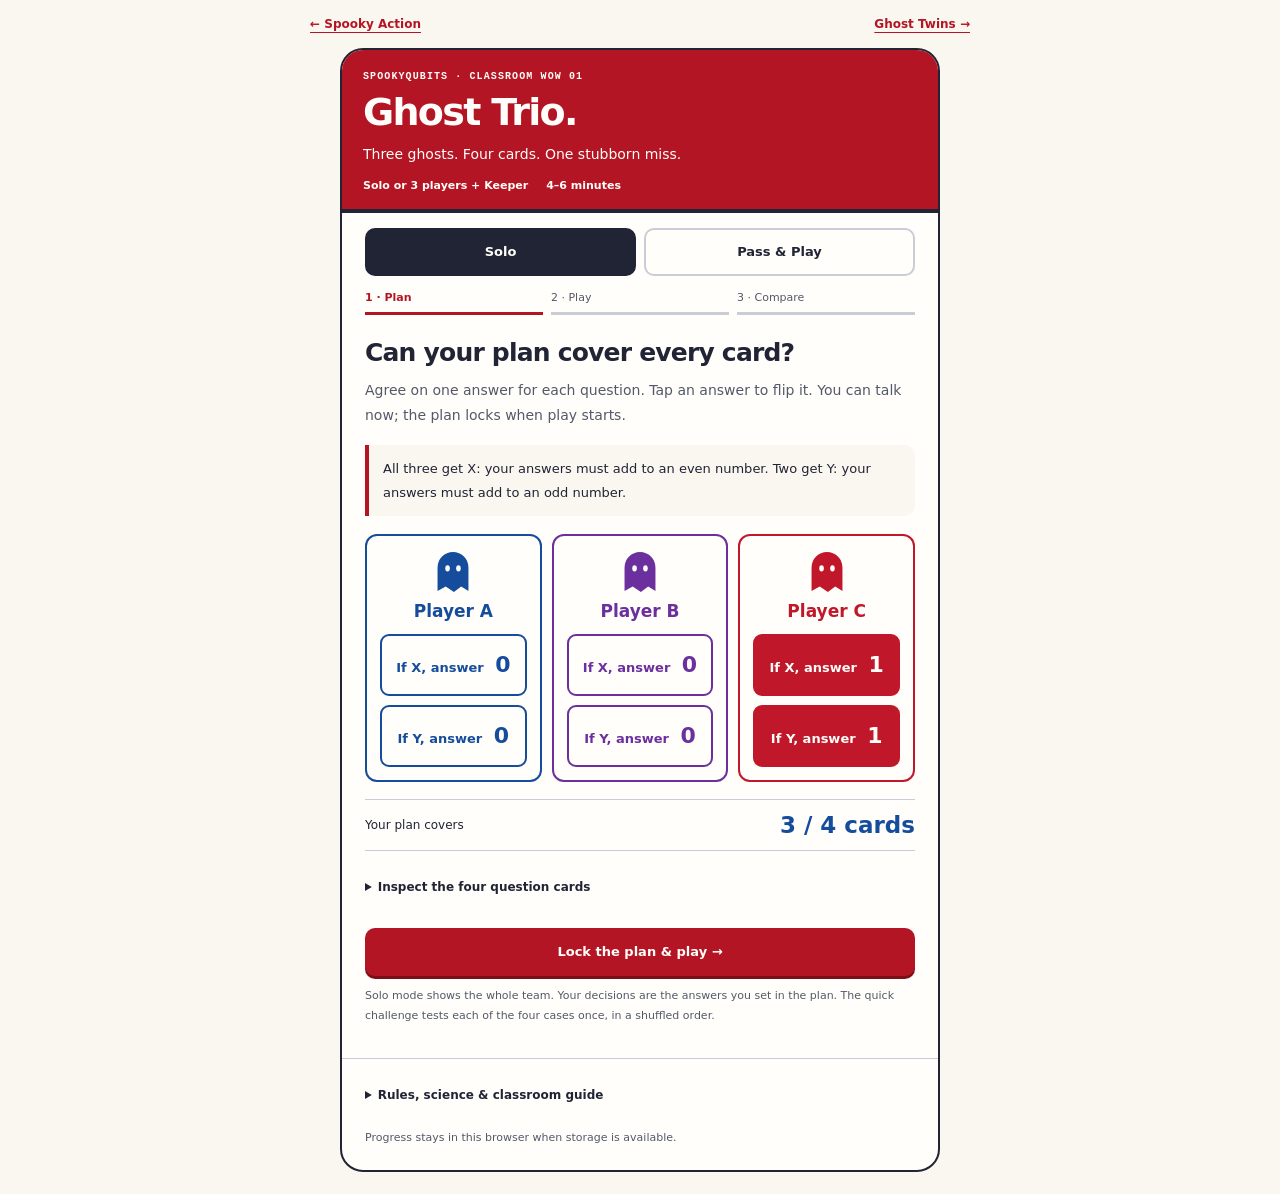
==== games/ghost-trio/index.html @ 949a3e1e "Add Spooky Action with Ghost Trio and Ghost Twins Co-Authored-By: Claude Opus 5.5 <noreply@anthropic" ====
<!doctype html>
<html lang="en">
<head>
  <meta charset="utf-8">
  <meta name="viewport" content="width=device-width,initial-scale=1">
  <meta name="theme-color" content="#b41524">
  <meta name="description" content="A short GHZ classroom challenge: build a three-player answer plan, test four question cards, and compare it with an ideal quantum model.">
  <title>Ghost Trio · Spooky Action</title>
  <style>:root{color-scheme:light;--paper:#faf7f1;--white:#fffefa;--ink:#202435;--muted:#535969;--line:#c9cdd5;--red:#b41524;--blue:#154c9c;--purple:#6c2f9e;--green:#1d7a3a;--gold:#8c6000;font-family:"Avenir Next",Avenir,"Segoe UI",system-ui,sans-serif;color:var(--ink);background:var(--paper);font-synthesis:none}
*{box-sizing:border-box}body{margin:0;padding:0 12px 22px}button,input,select{font:inherit}button,a,input{touch-action:manipulation}button{cursor:pointer}button:disabled{cursor:default;opacity:.5}a{color:var(--blue);text-underline-offset:4px}a:focus-visible,button:focus-visible,input:focus-visible,summary:focus-visible{outline:3px solid var(--gold);outline-offset:4px}[hidden]{display:none!important}.skip{position:absolute;top:-80px;left:15px;padding:12px;color:var(--white);background:var(--ink);z-index:10}.skip:focus{top:10px}.sr-only{position:absolute;width:1px;height:1px;padding:0;margin:-1px;overflow:hidden;clip:rect(0,0,0,0);white-space:nowrap;border:0}.collection-nav{max-width:660px;margin:0 auto;display:flex;justify-content:space-between;gap:18px;align-items:center;font-size:12px}.collection-nav a{min-height:48px;display:inline-flex;align-items:center;font-weight:750;color:var(--red)}.game-shell{max-width:600px;margin:0 auto;background:var(--white);border:2px solid var(--ink);border-radius:23px;overflow:hidden}.game-header{background:var(--red);color:var(--white);padding:19px 21px 17px;border-bottom:4px solid var(--ink)}.eyebrow{font:750 10px/1.6 ui-monospace,monospace;letter-spacing:1.1px;margin:0 0 7px}.game-header h1{font-size:38px;letter-spacing:-1.7px;line-height:1.1;margin:0 0 9px;font-weight:850}.game-header p:not(.eyebrow){font-size:14px;line-height:1.65;margin:0}.header-meta{display:flex;gap:18px;font-size:11px;font-weight:700;margin-top:13px;flex-wrap:wrap}.top-controls{padding:15px 17px 0}.mode-group{display:grid;grid-template-columns:1fr 1fr;gap:8px}.btn{display:inline-flex;align-items:center;justify-content:center;gap:8px;min-height:48px;padding:11px 15px;border:2px solid var(--line);border-radius:10px;background:var(--white);color:var(--ink);font-size:13px;font-weight:750;line-height:1.5;text-decoration:none}.btn.primary{background:var(--red);border-color:var(--red);color:var(--white);box-shadow:0 3px 0 #7d0e18}.btn.ghost-team{background:var(--purple);border-color:var(--purple);color:var(--white)}.btn[aria-pressed=true]{background:var(--ink);border-color:var(--ink);color:var(--white)}.btn:hover:enabled{border-color:var(--red)}.btn:active:enabled{transform:translateY(1px)}.btn.wide{width:100%}.stage-steps{display:flex;gap:8px;margin:15px 0 0;list-style:none;padding:0;color:var(--muted);font-size:11px}.stage-steps li{flex:1;padding:0 0 8px;border-bottom:3px solid var(--line)}.stage-steps li[aria-current=step]{color:var(--red);border-bottom-color:var(--red);font-weight:800}.screen{padding:20px 17px 22px}h2{font-size:25px;letter-spacing:-.8px;line-height:1.2;margin:0 0 10px}h3{font-size:17px;line-height:1.4;margin:0 0 9px}.lede{font-size:14px;line-height:1.8;color:var(--muted);margin:0 0 17px}.fine{font-size:11px;line-height:1.8;color:var(--muted);margin:10px 0}.rule{font-size:13px;line-height:1.8;background:var(--paper);padding:12px 14px;border-left:4px solid var(--red);border-radius:0 10px 10px 0;margin:0 0 18px}.plan-grid{display:grid;gap:10px;margin:17px 0}.plan-role{border:2px solid var(--role);border-radius:12px;padding:13px;min-width:0;background:var(--white)}.role-heading{display:flex;align-items:center;gap:11px;margin-bottom:10px}.role-heading h3{margin:0;color:var(--role)}.ghost{width:40px;height:46px;display:block;flex-shrink:0;fill:var(--role)}.ghost .eyes{fill:var(--white)}.role-name{font-size:13px;font-weight:800;color:var(--role)}.plan-inputs{display:grid;grid-template-columns:1fr 1fr;gap:9px}.plan-choice{border:2px solid var(--role);border-radius:9px;background:var(--white);color:var(--role);min-height:62px;padding:8px;font-weight:750;font-size:13px;line-height:1.6}.plan-choice b{font-size:22px;margin-left:7px;font-variant-numeric:tabular-nums}.plan-choice[aria-pressed=true]{background:var(--role);color:var(--white)}.coverage{display:flex;justify-content:space-between;align-items:center;gap:12px;margin:12px 0;padding:12px 0;border-block:1px solid var(--line);font-size:12px}.coverage strong{font-size:23px;font-variant-numeric:tabular-nums;color:var(--blue)}details{margin-top:15px}summary{min-height:44px;padding:11px 0;font-size:12px;font-weight:750;cursor:pointer;line-height:1.7}.table-wrap{width:100%;overflow:auto}table{border-collapse:collapse;width:100%;font-size:12px;line-height:1.7;margin:7px 0}th,td{text-align:left;padding:9px 6px;border-bottom:1px solid var(--line);vertical-align:top}th{font-size:11px;color:var(--muted)}.pass{color:var(--green);font-weight:750}.miss{color:var(--red);font-weight:750}.actions{display:flex;gap:9px;flex-wrap:wrap;margin-top:18px}.actions>.btn{flex:1}.round-line{display:flex;justify-content:space-between;gap:12px;font-size:11px;font-weight:750;color:var(--muted);margin-bottom:17px}.round-line .model{color:var(--purple)}.handoff{text-align:center;background:var(--paper);padding:27px 16px;border:2px dashed var(--line);border-radius:15px}.handoff .ghost{width:78px;height:87px;margin:0 auto 16px}.handoff h2{color:var(--role)}.handoff .lede{font-size:13px;max-width:340px;margin:0 auto 20px}.private-card{border:3px solid var(--role);border-radius:15px;padding:19px 16px;text-align:center}.private-card .role-heading{justify-content:center}.question-card{display:block;font-size:63px;line-height:1.2;font-weight:850;color:var(--role);padding:13px 0 16px;font-variant-numeric:tabular-nums}.answer-disc{display:grid;place-items:center;width:94px;height:94px;border-radius:50%;background:var(--role);color:var(--white);font-size:48px;font-weight:850;margin:16px auto 20px}.team{display:grid;grid-template-columns:repeat(var(--players),minmax(0,1fr));gap:10px;margin:18px 0}.player{background:var(--paper);border-radius:12px;padding:14px 8px;text-align:center;min-width:0}.player .ghost{margin:0 auto 6px}.player .input{font-size:14px;font-weight:750;margin:7px 0;color:var(--role)}.player .bit{font-size:37px;font-weight:850;color:var(--role);font-variant-numeric:tabular-nums;line-height:1.2}.player .fine{margin-bottom:0}.verdict{padding:15px;border-left:5px solid var(--red);background:var(--paper);border-radius:0 11px 11px 0}.verdict.success{border-color:var(--green)}.verdict h2{font-size:23px;margin:0 0 6px}.verdict p{font-size:13px;line-height:1.8;margin:0}.score-line{font-size:13px;line-height:1.8;margin:15px 0 0}.score-line b{color:var(--blue)}.tally{display:flex;gap:7px;flex-wrap:wrap;list-style:none;margin:14px 0 0;padding:0}.tally li{display:grid;place-items:center;min-height:35px;min-width:35px;background:var(--paper);border-radius:7px;font-size:13px;font-weight:750}.tally li.success{color:var(--green)}.tally li.failure{color:var(--red)}.score-bars{display:grid;gap:17px;margin:21px 0}.score-bar-label{display:flex;justify-content:space-between;gap:12px;font-size:13px;font-weight:750;margin-bottom:7px}.bar-track{height:14px;background:#e8e7e2;border-radius:7px;overflow:hidden}.bar{height:100%;background:var(--blue);border-radius:7px}.bar.quantum{background:var(--purple)}.bound{font-size:12px;line-height:1.8;padding:13px 14px;background:var(--paper);border-radius:10px}.bound b{color:var(--purple)}.lab{margin-top:19px;border-top:1px solid var(--line);padding-top:4px}.batch-result{font-size:13px;line-height:1.8;padding:12px 14px;background:var(--paper);border-radius:10px;margin:12px 0}.quiz{border-top:1px solid var(--line);padding-top:18px;margin-top:22px}.quiz .btn{display:block;width:100%;text-align:left;margin-top:8px;font-size:12px}.quiz .correct{border-color:var(--green);background:#eaf4ec;color:#155b2b}.quiz .wrong{border-color:var(--red);background:#fff0ef}.game-footer{padding:0 17px 12px;border-top:1px solid var(--line)}.game-footer p{font-size:12px;line-height:1.8}.game-footer .fine{font-size:11px}.proof-text{font-size:12px;line-height:1.9}.model-pill{display:inline-block;font:750 10px/1.5 ui-monospace,monospace;letter-spacing:.8px;color:var(--purple);margin-bottom:9px}.notice{font-size:12px;line-height:1.9;margin:14px 0;color:var(--muted)}.resume{display:flex;justify-content:space-between;gap:12px;align-items:center;padding:12px 17px 0;font-size:11px}.resume .btn{font-size:11px;min-height:44px;padding:8px 11px}
@media(min-width:500px){.plan-grid{grid-template-columns:repeat(var(--players),minmax(0,1fr))}.plan-inputs{grid-template-columns:1fr}.plan-role .role-heading{flex-direction:column;gap:5px}.screen{padding:23px}.top-controls{padding-inline:23px}.game-footer{padding-inline:23px}}
@media(max-width:360px){body{padding-inline:8px}.game-header{padding-inline:16px}.game-header h1{font-size:35px}.screen,.top-controls,.game-footer{padding-inline:13px}.collection-nav{font-size:11px;gap:10px}.btn{padding-inline:11px}.team{gap:7px}.player .input{font-size:12px}.player .ghost{width:35px;height:41px}}
@media(prefers-reduced-motion:reduce){*,*::before,*::after{animation:none!important;transition:none!important;scroll-behavior:auto!important}}
</style>
</head>
<body>
<a class="skip" href="#main">Skip to game</a>
<nav class="collection-nav" aria-label="Collection navigation"><a href="../../">← Spooky Action</a><a href="../ghost-twins/">Ghost Twins →</a></nav>
<main id="main" class="game-shell">
  <header class="game-header"><p class="eyebrow">SPOOKYQUBITS · CLASSROOM WOW 01</p><h1>Ghost Trio<span>.</span></h1><p>Three ghosts. Four cards. One stubborn miss.</p><div class="header-meta"><span>Solo or 3 players + Keeper</span><span>4–6 minutes</span></div></header>
  <div id="app"></div>
  <footer class="game-footer"><details><summary>Rules, science &amp; classroom guide</summary><div id="science"></div><p><a href="guide.html">Open printable facilitator guide ↗</a></p><p class="fine">This ordinary phone samples a mathematical model. It can see every question; it is not a physical Bell experiment. Players’ private screens use an honor system. No accounts or data uploads.</p></details><p class="fine">Progress stays in this browser when storage is available. <span id="storage-note"></span></p></footer>
</main>
<div id="live" class="sr-only" aria-live="polite" role="status"></div>
<script id="game-config" type="application/json">{"kind": "trio", "otherSlug": "ghost-twins"}</script>
<script>(function (root, make) {
  const api = make();
  if (typeof module === 'object' && module.exports) module.exports = api;
  else root.SpookyActionCore = api;
})(typeof globalThis === 'object' ? globalThis : this, function () {
  'use strict';
  const P = Math.cos(Math.PI / 8) ** 2;
  const DEFINITIONS = {
    trio: {name:'Ghost Trio',slug:'ghost-trio',n:3,labels:['X','Y'],cases:[[0,0,0],[0,1,1],[1,0,1],[1,1,0]],quantum:1},
    twins: {name:'Ghost Twins',slug:'ghost-twins',n:2,labels:['0','1'],cases:[[0,0],[0,1],[1,0],[1,1]],quantum:P}
  };
  const bit = x => x === 0 || x === 1;
  function definition(kind) {if(!DEFINITIONS[kind])throw Error('Unknown game');return DEFINITIONS[kind];}
  function checkCase(kind, questions) {
    const d=definition(kind);
    if(!Array.isArray(questions)||!d.cases.some(q=>q.length===questions.length&&q.every((x,i)=>x===questions[i])))throw Error('Invalid question card');
    return d;
  }
  function validPlan(kind, plan) {return Array.isArray(plan)&&plan.length===definition(kind).n&&plan.every(row=>Array.isArray(row)&&row.length===2&&row.every(bit));}
  function target(kind, questions) {checkCase(kind,questions);return kind==='trio'?Number(questions.some(Boolean)):questions[0]&questions[1];}
  function wins(kind, questions, answers) {
    const d=checkCase(kind,questions);
    if(!Array.isArray(answers)||answers.length!==d.n||!answers.every(bit))throw Error('Invalid answers');
    return answers.reduce((a,b)=>a^b,0)===target(kind,questions);
  }
  function answersFor(kind, plan, questions) {checkCase(kind,questions);if(!validPlan(kind,plan))throw Error('Invalid plan');return questions.map((q,i)=>plan[i][q]);}
  function coverage(kind,plan) {return definition(kind).cases.filter(q=>wins(kind,q,answersFor(kind,plan,q))).length;}
  function joint(kind,questions) {
    const d=checkCase(kind,questions),p=d.quantum;
    return Array.from({length:2**d.n},(_,v)=>{
      const answers=Array.from({length:d.n},(_,i)=>(v>>(d.n-i-1))&1);
      return {answers,p:(wins(kind,questions,answers)?p:1-p)/(2**(d.n-1))};
    });
  }
  function random() {
    if(typeof globalThis.crypto?.getRandomValues==='function'){const a=new Uint32Array(1);globalThis.crypto.getRandomValues(a);return a[0]/4294967296;}
    return Math.random();
  }
  function draw(rng) {const u=rng();if(!Number.isFinite(u)||u<0||u>=1)throw Error('Invalid random draw');return u;}
  function sample(kind,questions,rng=random) {
    const u=draw(rng),outcomes=joint(kind,questions);let c=0;
    for(const outcome of outcomes){c+=outcome.p;if(u<c)return outcome.answers.slice();}
    return outcomes.at(-1).answers.slice();
  }
  function deck(kind,rng=random) {
    const out=definition(kind).cases.map(q=>q.slice());
    for(let i=out.length-1;i>0;i--){const j=Math.floor(draw(rng)*(i+1));[out[i],out[j]]=[out[j],out[i]];}
    return out;
  }
  function strategies(kind) {
    const n=definition(kind).n;
    return Array.from({length:2**(2*n)},(_,v)=>{
      const plan=Array.from({length:n},(_,i)=>[(v>>(2*i))&1,(v>>(2*i+1))&1]);
      return {plan,hits:coverage(kind,plan)};
    });
  }
  function emptyStats() {return {n:0,classical:0,quantum:0,cases:Array.from({length:4},()=>({n:0,classical:0,quantum:0}))};}
  function benchmark(kind,plan,n=100,rng=random) {
    const d=definition(kind);if(!validPlan(kind,plan)||!Number.isInteger(n)||n<1||n>10000)throw Error('Invalid batch');
    const s=emptyStats();
    for(let i=0;i<n;i++){
      const index=Math.floor(draw(rng)*4),q=d.cases[index],c=Number(wins(kind,q,answersFor(kind,plan,q))),g=Number(wins(kind,q,sample(kind,q,rng)));
      s.n++;s.classical+=c;s.quantum+=g;const row=s.cases[index];row.n++;row.classical+=c;row.quantum+=g;
    }
    return s;
  }
  function merge(a,b) {return {n:a.n+b.n,classical:a.classical+b.classical,quantum:a.quantum+b.quantum,cases:a.cases.map((r,i)=>({n:r.n+b.cases[i].n,classical:r.classical+b.cases[i].classical,quantum:r.quantum+b.cases[i].quantum}))};}
  return {DEFINITIONS,P,definition,validPlan,target,wins,answersFor,coverage,joint,sample,deck,strategies,emptyStats,benchmark,merge,random};
});
</script>
<script>(() => {
  'use strict';
  const C=globalThis.SpookyActionCore,config=JSON.parse(document.getElementById('game-config').textContent),kind=config.kind,d=C.definition(kind);
  const app=document.getElementById('app'),live=document.getElementById('live'),letters=['A','B','C'],colors=['#154c9c','#6c2f9e','#c0182a'];
  const storageKey='spooky-action:v1:'+kind,copy=x=>JSON.parse(JSON.stringify(x));
  const fresh=()=>({version:1,kind,mode:'solo',screen:'plan',phase:'classical',plan:Array.from({length:d.n},(_,i)=>kind==='trio'&&i===2?[1,1]:[0,0]),locked:null,deck:[],index:0,player:0,round:null,records:{classical:[],quantum:[]},batch:C.emptyStats(),quiz:null,panels:[]});
  let S=fresh(),storageOK=true;
  function save(){try{localStorage.setItem(storageKey,JSON.stringify(S));}catch(_){storageOK=false;document.getElementById('storage-note').textContent='Saving is off in this browser.';}}
  function validQuestions(q){try{C.target(kind,q);return true;}catch(_){return false;}}
  function validRecord(r){try{return r&&validQuestions(r.questions)&&typeof r.win==='boolean'&&C.wins(kind,r.questions,r.answers)===r.win;}catch(_){return false;}}
  function validStats(b){return b&&['n','classical','quantum'].every(k=>Number.isInteger(b[k])&&b[k]>=0)&&b.n<=10000&&b.classical<=b.n&&b.quantum<=b.n&&Array.isArray(b.cases)&&b.cases.length===4&&b.cases.every(r=>r&&['n','classical','quantum'].every(k=>Number.isInteger(r[k])&&r[k]>=0)&&r.classical<=r.n&&r.quantum<=r.n)&&['n','classical','quantum'].every(k=>b.cases.reduce((n,r)=>n+r[k],0)===b[k]);}
  function restore(){
    try{
      const raw=localStorage.getItem(storageKey);if(!raw||raw.length>16000)return;
      const p=JSON.parse(raw),screens=['plan','solo-card','handoff','question','private-result','round-result','classical-end','compare'];
      if(p.version!==1||p.kind!==kind||!['solo','shared'].includes(p.mode)||!screens.includes(p.screen)||!['classical','quantum'].includes(p.phase)||!C.validPlan(kind,p.plan))return;
      if(!p.records||!['classical','quantum'].every(k=>Array.isArray(p.records[k])&&p.records[k].length<=4&&p.records[k].every(validRecord))||!validStats(p.batch))return;
      if(p.screen!=='plan'){
        if(!C.validPlan(kind,p.locked)||!Array.isArray(p.deck)||p.deck.length!==4||!p.deck.every(validQuestions)||new Set(p.deck.map(q=>q.join(''))).size!==4||!Number.isInteger(p.index)||p.index<0||p.index>3||!Number.isInteger(p.player)||p.player<0||p.player>=d.n)return;
        if(['solo-card','handoff','question','private-result','round-result'].includes(p.screen)){
          const r=p.round;if(!r||!validQuestions(r.questions)||r.questions.some((v,i)=>v!==p.deck[p.index][i])||!Array.isArray(r.answers)||r.answers.length!==d.n||!r.answers.every(x=>x===0||x===1)||!['submitted','measured'].every(k=>Array.isArray(r[k])&&r[k].length===d.n&&r[k].every(v=>typeof v==='boolean')))return;
        }
        if(p.screen==='classical-end'&&p.records.classical.length!==4)return;
        if(p.screen==='compare'&&(p.records.classical.length!==4||p.records.quantum.length!==4))return;
        if(p.phase==='quantum'&&p.records.classical.length!==4)return;
      }
      S=p;S.quiz=[0,1].includes(S.quiz)?S.quiz:null;S.panels=Array.isArray(S.panels)?S.panels.filter(x=>['cases','proof','lab'].includes(x)):[];
      // A reload never exposes a private card to whoever picks up the phone.
      if(S.mode==='shared'&&['question','private-result'].includes(S.screen))S.screen='handoff';
    }catch(_){storageOK=false;}
  }
  const ghost=(i,large=false)=>`<svg class="ghost${large?' large':''}" viewBox="0 0 44 50" aria-hidden="true" style="--role:${colors[i]}"><path d="M5 45V20a17 17 0 0 1 34 0v26l-8-5-8 6-9-6-9 5Z"/><g class="eyes"><ellipse cx="16" cy="21" rx="2.5" ry="3.5"/><ellipse cx="28" cy="21" rx="2.5" ry="3.5"/></g></svg>`;
  const btn=(action,label,cls='',attrs='')=>`<button type="button" class="btn ${cls}" data-action="${action}" ${attrs}>${label}</button>`;
  const primary=(action,label,cls='primary')=>btn(action,label,cls,'data-primary');
  const qText=q=>q.map(x=>d.labels[x]).join(' · '),goal=q=>kind==='trio'?(C.target(kind,q)?'Odd total':'Even total'):(C.target(kind,q)?'Different answers':'Matching answers');
  const explanation=(q,a)=>kind==='trio'?`The answers add to ${a.reduce((x,y)=>x+y,0)}. This card needs an ${C.target(kind,q)?'odd':'even'} total.`:`${q.every(Boolean)?'Both question cards are 1, so the answers must differ.':'At least one question card is 0, so the answers must match.'}`;
  const rule=()=>kind==='trio'?'All three get X: your answers must add to an even number. Two get Y: your answers must add to an odd number.':'Your answers must match, except when both question cards are 1. Then your answers must be different.';
  const opened=id=>S.panels.includes(id)?' open':'';
  const won=phase=>S.records[phase].filter(r=>r.win).length;
  function caseTable(plan=S.locked||S.plan,records=null){return `<div class="table-wrap"><table><thead><tr><th scope="col">Questions</th><th scope="col">Need</th><th scope="col">Answers</th><th scope="col">Result</th></tr></thead><tbody>${d.cases.map(q=>{const r=records?.find(r=>r.questions.every((v,i)=>v===q[i])),a=r?r.answers:C.answersFor(kind,plan,q),w=C.wins(kind,q,a);return `<tr><td>${qText(q)}</td><td>${goal(q)}</td><td>${a.join(' · ')}</td><td class="${w?'pass':'miss'}">${w?'✓ Win':'× Miss'}</td></tr>`;}).join('')}</tbody></table></div>`;}
  function top(){const step=S.screen==='plan'?0:S.screen==='compare'?2:1;return `${S.screen==='plan'?`<div class="top-controls"><div class="mode-group" role="group" aria-label="Play mode">${btn('mode-solo','Solo','',`aria-pressed="${S.mode==='solo'}"`)}${btn('mode-shared','Pass & Play','',`aria-pressed="${S.mode==='shared'}"`)}</div>`:`<div class="top-controls"><div class="resume"><span>${S.mode==='solo'?'Solo · one player':`Pass & Play · ${d.n} players`}</span>${btn('new-plan','Edit plan')}</div>`}<ol class="stage-steps" aria-label="Activity progress">${['1 · Plan','2 · Play','3 · Compare'].map((label,i)=>`<li ${step===i?'aria-current="step"':''}>${label}</li>`).join('')}</ol></div>`;}
  function planScreen(){return `<section class="screen"><h2>Can your plan cover every card?</h2><p class="lede">Agree on one answer for each question. Tap an answer to flip it. You can talk now; the plan locks when play starts.</p><p class="rule">${rule()}</p><div class="plan-grid" style="--players:${d.n}">${S.plan.map((row,i)=>`<section class="plan-role" style="--role:${colors[i]}" aria-label="Player ${letters[i]} answer plan"><div class="role-heading">${ghost(i)}<h3>Player ${letters[i]}</h3></div><div class="plan-inputs">${row.map((value,q)=>`<button type="button" class="plan-choice" data-action="flip" data-player="${i}" data-question="${q}" aria-pressed="${value===1}" aria-label="Player ${letters[i]} answers ${value} for question ${d.labels[q]}. Flip this answer.">If ${d.labels[q]}, answer <b>${value}</b></button>`).join('')}</div></section>`).join('')}</div><div class="coverage"><span>Your plan covers</span><strong>${C.coverage(kind,S.plan)} / 4 cards</strong></div><details data-panel="cases"${opened('cases')}><summary>Inspect the four question cards</summary>${caseTable(S.plan)}</details><div class="actions">${primary('start','Lock the plan & play →')}</div><p class="fine">${S.mode==='shared'?`Give the phone to one player at a time. Everyone else looks away. The phone is the Keeper; a teacher can help with handoffs.`:'Solo mode shows the whole team. Your decisions are the answers you set in the plan.'} The quick challenge tests each of the four cases once, in a shuffled order.</p></section>`;}
  function roundLine(){return `<div class="round-line"><span>Card ${S.index+1} of 4 · ${S.phase==='classical'?'Locked plan':'Quantum model'}</span><span class="${S.phase==='quantum'?'model':''}">${S.phase==='quantum'?'IDEAL SIMULATION':'YOUR TEAM'}</span></div>`;}
  function team(q,answers=null){return `<div class="team" style="--players:${d.n}">${q.map((x,i)=>`<div class="player" style="--role:${colors[i]}">${ghost(i)}<span class="role-name">${letters[i]}</span><div class="input">Question ${d.labels[x]}</div><div class="bit">${answers?answers[i]:'?'}</div><p class="fine">${answers?'Answer':'Not revealed'}</p></div>`).join('')}</div>`;}
  function playingScreen(){
    const r=S.round,i=S.player;
    if(S.screen==='handoff')return `<section class="screen">${roundLine()}<div class="handoff" style="--role:${colors[i]}">${ghost(i,true)}<h2>Pass to ${letters[i]}</h2><p class="lede">Only player ${letters[i]} should look at the next screen. Stay quiet until the team result appears.</p>${primary('show-card',`I'm ${letters[i]} · show my card`)}</div><p class="fine">Other players’ questions and answers stay covered.</p></section>`;
    if(S.screen==='question')return `<section class="screen">${roundLine()}<div class="private-card" data-private="true" style="--role:${colors[i]}"><div class="role-heading">${ghost(i)}<h2>Player ${letters[i]}</h2></div><p class="fine">Your question</p><span class="question-card" data-local-question="${r.questions[i]}">${d.labels[r.questions[i]]}</span>${S.phase==='classical'?`<p class="lede">Your locked plan says <strong>${r.answers[i]}</strong>.</p>${primary('submit-classical',`Submit ${r.answers[i]} & hide`)}`:`<p class="lede">Measure your ghost in the model. Your own answer is a fair random bit.</p>${primary('measure','Measure my ghost','ghost-team')}`}</div></section>`;
    if(S.screen==='private-result')return `<section class="screen">${roundLine()}<div class="private-card" data-private="true" style="--role:${colors[i]}"><h2>${letters[i]}’s answer</h2><div class="answer-disc" data-local-answer="${r.answers[i]}">${r.answers[i]}</div><p class="lede">Keep this answer to yourself for now.</p>${primary('hide-answer',i===d.n-1?'Show the team result →':'Hide & pass →','ghost-team')}</div></section>`;
    if(S.screen==='solo-card')return `<section class="screen">${roundLine()}<h2>${S.phase==='classical'?'One card. Your locked plan.':'Let the ghost team try.'}</h2><p class="lede">${S.phase==='classical'?'The team uses only the answer each player agreed to for their own question.':'The phone samples the ideal joint quantum distribution. Each individual answer remains random.'}</p>${team(r.questions)}<div class="actions">${primary('solo-reveal',S.phase==='classical'?'Reveal the team result →':'Measure the ghost team →',S.phase==='classical'?'primary':'ghost-team')}</div></section>`;
    const record=S.records[S.phase].at(-1);
    return `<section class="screen">${roundLine()}<div class="verdict ${record.win?'success':''}"><h2>${record.win?'The team lands it.':'This card slips through.'}</h2><p>${explanation(record.questions,record.answers)}</p></div>${team(record.questions,record.answers)}<p class="score-line">${S.phase==='classical'?'Your plan':'Quantum model'}: <b>${won(S.phase)} / ${S.records[S.phase].length}</b> so far.</p><ul class="tally" aria-label="Completed cards">${S.records[S.phase].map((r,i)=>`<li class="${r.win?'success':'failure'}" aria-label="Card ${i+1}: ${r.win?'win':'miss'}">${r.win?'✓':'×'}</li>`).join('')}</ul><div class="actions">${primary('next',S.index===3?(S.phase==='classical'?'See what your plan found →':'Compare the teams →'):'Next card →')}</div></section>`;
  }
  function proof(){const all=C.strategies(kind),best=all.filter(s=>s.hits===3).length;return `<details data-panel="proof"${opened('proof')}><summary>Why can’t a fixed plan win all four?</summary><div class="proof-text"><p>${kind==='trio'?'Across the four cards, each player uses their X answer twice and their Y answer twice. Adding all twelve answers therefore gives an even total. But the targets ask for one even total and three odd totals, which add to an odd number. Both demands cannot hold.':'The first three cards ask for A’s 0 answer, A’s 1 answer, B’s 0 answer, and B’s 1 answer to agree. The last card then asks two of those same answers to differ. At least one card must fail.'}</p><p>The game checks all <b>${all.length}</b> possible fixed plans: ${best} win 3 cards; none win all 4. Shared random choices only mix these plans, so they cannot raise the average above 75% when questions are uniformly selected and players do not communicate.</p></div></details>`;}
  function classicalEnd(){return `<section class="screen"><h2>${won('classical')===3?'You reached the plan ceiling.':'Your plan found '+won('classical')+' of four.'}</h2><p class="lede">Every possible question card was checked once. Your answers stayed locked throughout.</p>${caseTable(S.locked,S.records.classical)}<p class="bound"><b>Best fixed plan: 3 / 4.</b> You can move the missed card, but you cannot remove every miss.</p>${proof()}<div class="actions">${primary('quantum','Try the ghost team →','ghost-team')}</div><p class="fine">The next phase uses the same four question cards. It samples an ideal quantum model, rather than a new answer plan.</p></section>`;}
  function bar(label,value,n,quantum=false){return `<div><div class="score-bar-label"><span>${label}</span><span>${value} / ${n}</span></div><div class="bar-track"><div class="bar ${quantum?'quantum':''}" style="width:${n?value/n*100:0}%"></div></div></div>`;}
  function lab(){const b=S.batch;return `<details class="lab" data-panel="lab"${opened('lab')}><summary>Classroom lab · sample more fresh rounds</summary><p class="fine">Each fresh round independently chooses one of the four question cases with equal probability. The plan stays fixed; the quantum model uses a fresh preparation.</p>${b.n?`<div class="batch-result"><b>${b.n} sampled rounds</b><br>Your plan: ${b.classical} wins (${(b.classical/b.n*100).toFixed(1)}%)<br>Quantum model: ${b.quantum} wins (${(b.quantum/b.n*100).toFixed(1)}%)</div><div class="table-wrap"><table><thead><tr><th>Questions</th><th>Trials</th><th>Plan wins</th><th>Model wins</th></tr></thead><tbody>${b.cases.map((r,i)=>`<tr><td>${qText(d.cases[i])}</td><td>${r.n}</td><td>${r.classical}</td><td>${r.quantum}</td></tr>`).join('')}</tbody></table></div>`:''}<div class="actions">${btn('batch',b.n?'Add 100 fresh rounds':'Sample 100 fresh rounds','',b.n>=10000?'disabled':'')}</div><p class="notice">${kind==='twins'?'The ideal quantum win probability is 85.36% per round, not a promised score. A short sample can tie or lose to the plan.':'The ideal GHZ model wins every allowed question case. A noisy physical experiment need not be perfect.'} A random classical batch can exceed 75% through luck. A score alone is not evidence that phones are entangled.</p></details>`;}
  function quiz(){const q=kind==='trio'?'Could one player use these correlations to send a chosen message instantly?':'A team wins 8 of 10 random rounds. Does that prove entanglement?';const answers=kind==='trio'?['No. Each local answer is random.','Yes. They choose a question to control the other answers.']:['No. Luck, the rules, and the physical set-up still matter.','Yes. Any score above 75% proves it.'];return `<section class="quiz" aria-labelledby="exit-question"><p class="eyebrow">ONE LAST QUESTION</p><h3 id="exit-question">${q}</h3>${answers.map((answer,i)=>btn('quiz',answer,S.quiz===i?(i===0?'correct':'wrong'):'',`data-answer="${i}" ${S.quiz!==null?'disabled':''}`)).join('')}${S.quiz!==null?`<p class="fine" role="status">${S.quiz===0?'Exactly. ':''}${kind==='trio'?'Only the joint pattern is special. Without comparing results through an ordinary channel, a player sees random bits. The phone’s central simulation is not evidence of nonlocal hardware.':'The 75% classical ceiling is a limit on average success under the stated random-input and no-communication rules. Small samples fluctuate. A physical Bell test needs controlled experimental conditions; this phone is a simulation.'}</p>`:''}</section>`;}
  function compare(){return `<section class="screen"><span class="model-pill">SAME FOUR QUESTION CARDS</span><h2>${kind==='trio'?'The missing card has a different ending.':'A small difference. A bigger question.'}</h2><p class="lede">${kind==='trio'?'A fixed local plan misses at least one card. The ideal GHZ model can satisfy all four.':'The ideal entangled strategy has a higher average success rate. Four sampled rounds are too few to promise that you will see it.'}</p><div class="score-bars">${bar('Your locked plan',won('classical'),4)}${bar('Quantum model · this run',won('quantum'),4,true)}</div><div class="bound">Uniform random questions, with no communication during a round:<br>Best classical average: <b>75%</b><br>Ideal quantum average: <b>${kind==='trio'?'100%':'85.36%'}</b></div>${proof()}${lab()}${quiz()}<div class="actions">${btn('new-plan','Try another plan')}${btn('quantum','Replay the model','ghost-team')}</div><p class="fine"><a href="../${config.otherSlug}/">${kind==='trio'?'Next: Ghost Twins →':'Revisit Ghost Trio →'}</a> · <a href="guide.html">Teacher guide ↗</a></p></section>`;}
  function render(focus=null){
    const panels=[...app.querySelectorAll('details[data-panel][open]')].map(x=>x.dataset.panel);if(app.children.length)S.panels=panels;
    const content=S.screen==='plan'?planScreen():S.screen==='classical-end'?classicalEnd():S.screen==='compare'?compare():playingScreen();
    app.innerHTML=top()+content;if(focus)app.querySelector(focus)?.focus({preventScroll:true});
  }
  function prepareRound(){const questions=S.deck[S.index].slice(),answers=S.phase==='classical'?C.answersFor(kind,S.locked,questions):C.sample(kind,questions);S.player=0;S.round={questions,answers,submitted:Array(d.n).fill(false),measured:Array(d.n).fill(false)};S.screen=S.mode==='shared'?'handoff':'solo-card';}
  function start(){S.phase='classical';S.locked=copy(S.plan);S.deck=C.deck(kind);S.index=0;S.records={classical:[],quantum:[]};S.batch=C.emptyStats();S.quiz=null;prepareRound();}
  function recordRound(){if(S.records[S.phase].length!==S.index)return;const r=S.round;S.records[S.phase].push({questions:r.questions.slice(),answers:r.answers.slice(),win:C.wins(kind,r.questions,r.answers)});S.screen='round-result';}
  function advancePlayer(){S.round.submitted[S.player]=true;if(S.player===d.n-1)recordRound();else{S.player++;S.screen='handoff';}}
  function newPlan(){const plan=copy(S.plan),mode=S.mode;S=fresh();S.plan=plan;S.mode=mode;}
  app.addEventListener('click',event=>{
    const b=event.target.closest('button[data-action]');if(!b||!app.contains(b)||b.disabled)return;
    const action=b.dataset.action;let focus='[data-primary]',message='';
    if(action==='flip'&&S.screen==='plan'){
      const i=Number(b.dataset.player),q=Number(b.dataset.question);if(!Number.isInteger(i)||i<0||i>=d.n||![0,1].includes(q))return;
      S.plan[i][q]^=1;focus=`[data-action=flip][data-player="${i}"][data-question="${q}"]`;message=`Your plan covers ${C.coverage(kind,S.plan)} of four cards.`;
    }else if(action.startsWith('mode-')&&S.screen==='plan'){S.mode=action==='mode-shared'?'shared':'solo';focus=`[data-action="${action}"]`;}
    else if(action==='start'&&S.screen==='plan'){start();message='The plan is locked. The four-card challenge begins.';}
    else if(action==='show-card'&&S.screen==='handoff'){S.screen=S.phase==='quantum'&&S.round.measured[S.player]?'private-result':'question';}
    else if(action==='submit-classical'&&S.screen==='question'&&S.phase==='classical'){advancePlayer();}
    else if(action==='measure'&&S.screen==='question'&&S.phase==='quantum'){S.round.measured[S.player]=true;S.screen='private-result';}
    else if(action==='hide-answer'&&S.screen==='private-result'){advancePlayer();}
    else if(action==='solo-reveal'&&S.screen==='solo-card'){S.round.submitted.fill(true);S.round.measured.fill(S.phase==='quantum');recordRound();}
    else if(action==='next'&&S.screen==='round-result'){if(S.index<3){S.index++;prepareRound();}else S.screen=S.phase==='classical'?'classical-end':'compare';}
    else if(action==='quantum'&&['classical-end','compare'].includes(S.screen)&&S.records.classical.length===4){S.phase='quantum';S.records.quantum=[];S.index=0;S.quiz=null;prepareRound();message='The same four question cards; fresh quantum-model answers.';}
    else if(action==='new-plan'){newPlan();message='The plan is unlocked. You can talk and change answers.';focus='[data-action=start]';}
    else if(action==='batch'&&S.screen==='compare'&&S.batch.n<10000){S.batch=C.merge(S.batch,C.benchmark(kind,S.locked,100));focus='[data-action=batch]';message=`Classroom lab now has ${S.batch.n} sampled rounds. Plan wins ${S.batch.classical}; model wins ${S.batch.quantum}.`;}
    else if(action==='quiz'&&S.screen==='compare'&&S.quiz===null){const answer=Number(b.dataset.answer);if(![0,1].includes(answer))return;S.quiz=answer;focus=null;message=answer===0?'Correct. Read the explanation below.':'Read the explanation below and compare it with the game rules.';}
    else return;
    render(focus);save();if(message)live.textContent=message;
  });
  app.addEventListener('toggle',event=>{if(event.target.matches?.('details[data-panel]')){S.panels=[...app.querySelectorAll('details[data-panel][open]')].map(x=>x.dataset.panel);}},true);
  document.getElementById('science').innerHTML=`<p>${rule()}</p><p class="fine">A plan assigns one bit to each local question before play. The four-card challenge is an exhaustive audit of that fixed plan, not an independent random Bell experiment. The lab independently samples uniformly random questions on every new round.</p><p class="fine">${kind==='trio'?'GHZ model: (|000⟩ + |111⟩)/√2, with X or Y measurements. A bit of 0 denotes eigenvalue +1; 1 denotes −1. Allowed settings are XXX, XYY, YXY, YYX. All four outcomes with the required parity have probability 1/4.':'CHSH model: the Bell state (|00⟩ + |11⟩)/√2. Alice measures Z or X; Bob measures (Z + X)/√2 or (Z − X)/√2. Answers are eigenvalue bits. Winning answer pairs each have probability cos²(π/8)/2; losing pairs each have probability sin²(π/8)/2.'}</p><p class="fine">The model has a fair marginal for every individual player, whatever the other settings. Correlation does not create a controllable faster-than-light message.</p><p class="fine">Sources: ${kind==='trio'?'<a href="https://arxiv.org/abs/2107.06156" target="_blank" rel="noopener">Girish et al., GHZ game definition and bounds ↗</a>':'<a href="https://quantum.cloud.ibm.com/learning/en/courses/basics-of-quantum-information/entanglement-in-action/chsh-game" target="_blank" rel="noopener">IBM Quantum Learning: CHSH game ↗</a>'}.</p>`;
  restore();render();if(!storageOK)document.getElementById('storage-note').textContent='Saving is off in this browser.';
  // A read-only inspection surface supports independent mathematical and UI checks.
  globalThis.SpookyActionGame={getState:()=>copy(S),config:copy(config)};
})();
</script>
</body>
</html>
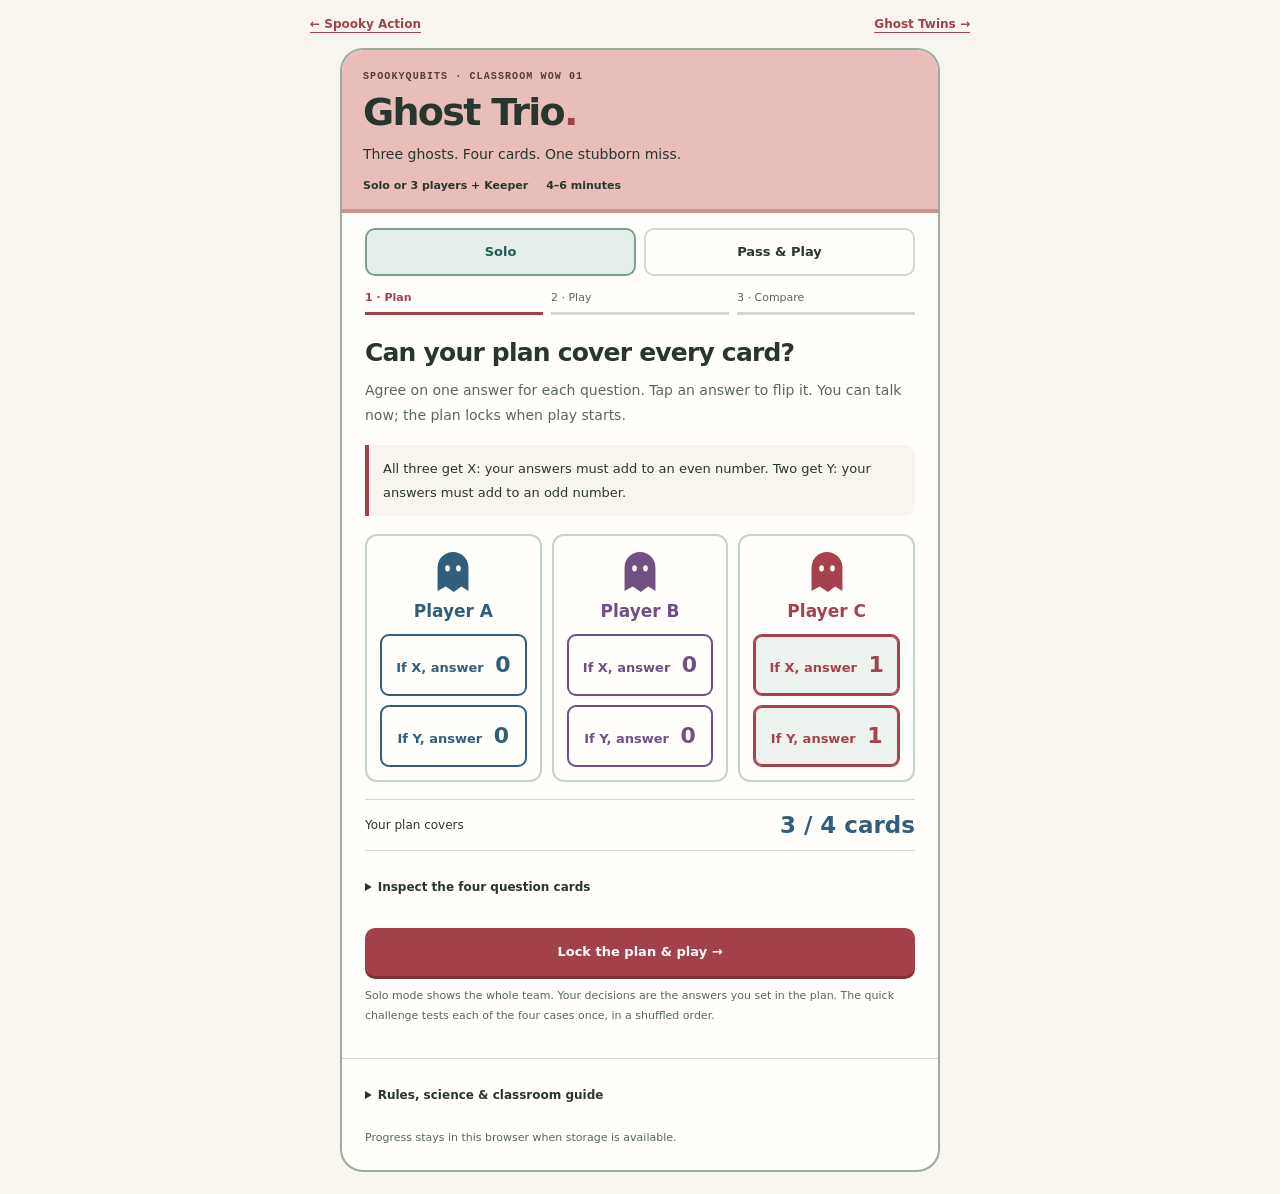
==== commit 9b7b753e: "Soften Ghost Trio and Ghost Twins colors" ====
--- a/games/ghost-trio/index.html
+++ b/games/ghost-trio/index.html
@@ -3,7 +3,7 @@
 <head>
   <meta charset="utf-8">
   <meta name="viewport" content="width=device-width,initial-scale=1">
-  <meta name="theme-color" content="#b41524">
+  <meta name="theme-color" content="#e7beb9">
   <meta name="description" content="A short GHZ classroom challenge: build a three-player answer plan, test four question cards, and compare it with an ideal quantum model.">
   <title>Ghost Trio · Spooky Action</title>
   <style>:root{color-scheme:light;--paper:#faf7f1;--white:#fffefa;--ink:#202435;--muted:#535969;--line:#c9cdd5;--red:#b41524;--blue:#154c9c;--purple:#6c2f9e;--green:#1d7a3a;--gold:#8c6000;font-family:"Avenir Next",Avenir,"Segoe UI",system-ui,sans-serif;color:var(--ink);background:var(--paper);font-synthesis:none}
@@ -11,6 +11,18 @@
 @media(min-width:500px){.plan-grid{grid-template-columns:repeat(var(--players),minmax(0,1fr))}.plan-inputs{grid-template-columns:1fr}.plan-role .role-heading{flex-direction:column;gap:5px}.screen{padding:23px}.top-controls{padding-inline:23px}.game-footer{padding-inline:23px}}
 @media(max-width:360px){body{padding-inline:8px}.game-header{padding-inline:16px}.game-header h1{font-size:35px}.screen,.top-controls,.game-footer{padding-inline:13px}.collection-nav{font-size:11px;gap:10px}.btn{padding-inline:11px}.team{gap:7px}.player .input{font-size:12px}.player .ghost{width:35px;height:41px}}
 @media(prefers-reduced-motion:reduce){*,*::before,*::after{animation:none!important;transition:none!important;scroll-behavior:auto!important}}
+
+/* A softer Spooky Action palette, between the two existing collections. */
+:root{--paper:#f8f5ef;--ink:#293630;--muted:#58675f;--line:#d0d9d2;--red:#a3414b;--blue:#315f7b;--purple:#715184;--green:#2c7048}
+.game-shell{border-color:#9bac9f}
+.game-header{background:#e7beb9;color:var(--ink);border-bottom-color:#c99591}
+.game-header .eyebrow{color:#563b3c}
+.game-header h1 span{color:var(--red)}
+.btn.primary{box-shadow:0 3px 0 #813239}
+.btn[aria-pressed=true]{background:#e4efeb;border-color:#7c9f91;color:#245a53}
+.plan-role{border-color:#c5d4ca}
+.private-card{border-color:#b4c6bb}
+.plan-choice[aria-pressed=true]{background:#ecf2ed;color:var(--role);box-shadow:inset 0 0 0 1px var(--role)}
 </style>
 </head>
 <body>
@@ -96,7 +108,7 @@
 <script>(() => {
   'use strict';
   const C=globalThis.SpookyActionCore,config=JSON.parse(document.getElementById('game-config').textContent),kind=config.kind,d=C.definition(kind);
-  const app=document.getElementById('app'),live=document.getElementById('live'),letters=['A','B','C'],colors=['#154c9c','#6c2f9e','#c0182a'];
+  const app=document.getElementById('app'),live=document.getElementById('live'),letters=['A','B','C'],colors=['#315f7b','#715184','#a6424d'];
   const storageKey='spooky-action:v1:'+kind,copy=x=>JSON.parse(JSON.stringify(x));
   const fresh=()=>({version:1,kind,mode:'solo',screen:'plan',phase:'classical',plan:Array.from({length:d.n},(_,i)=>kind==='trio'&&i===2?[1,1]:[0,0]),locked:null,deck:[],index:0,player:0,round:null,records:{classical:[],quantum:[]},batch:C.emptyStats(),quiz:null,panels:[]});
   let S=fresh(),storageOK=true;
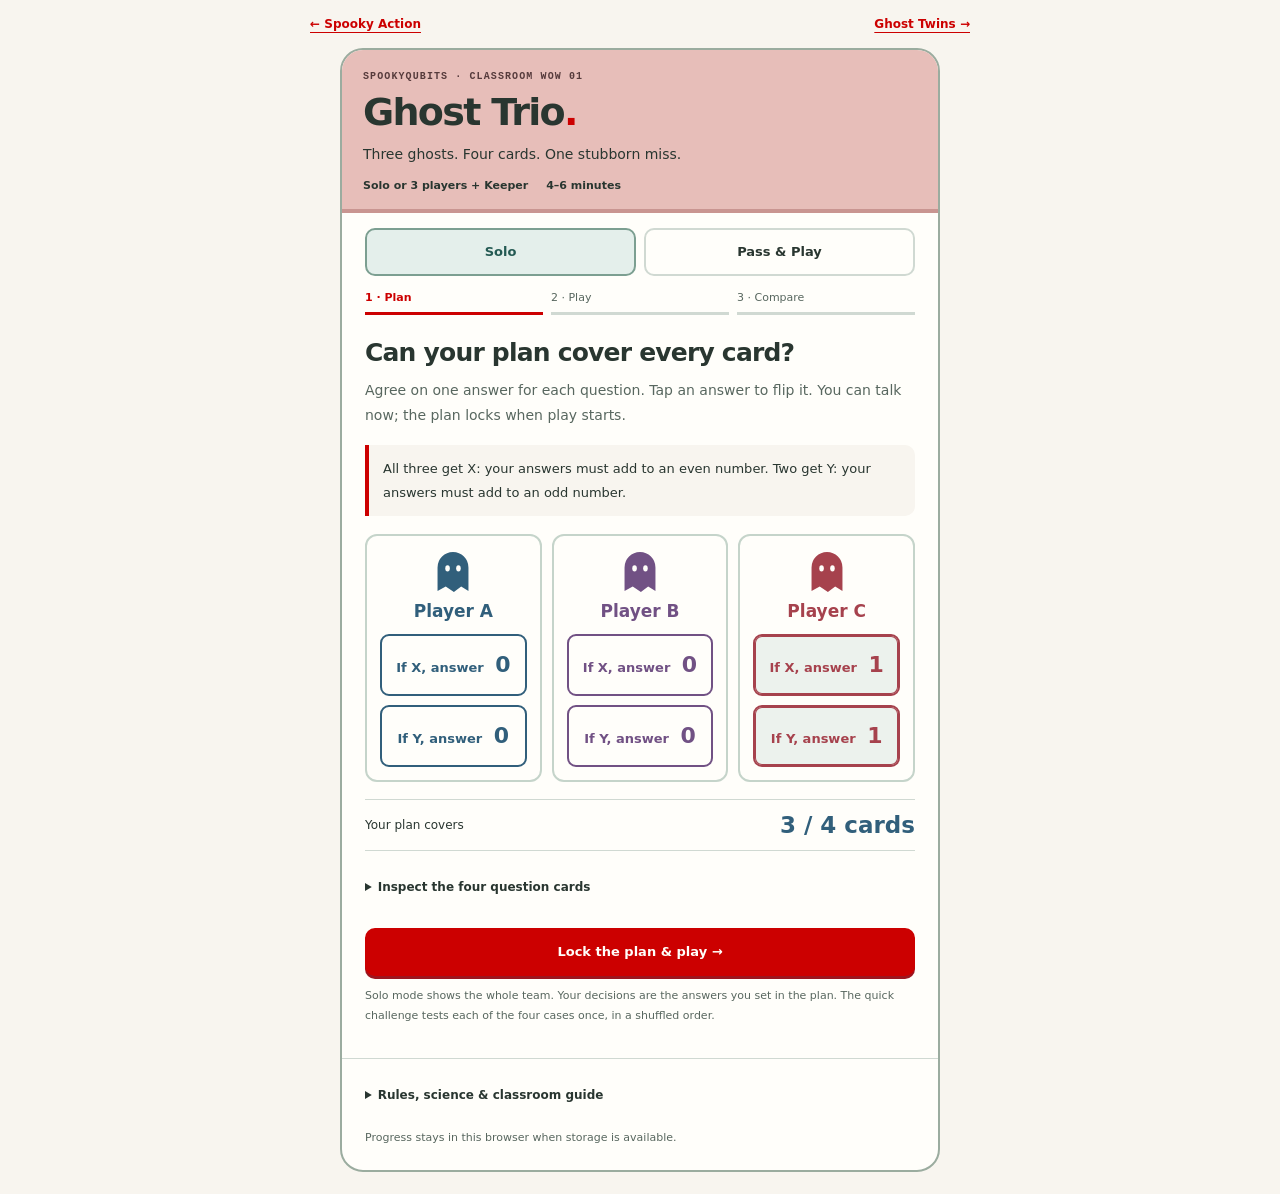
==== commit e5e69f0d: "Align game typography and Illinois State red" ====
--- a/games/ghost-trio/index.html
+++ b/games/ghost-trio/index.html
@@ -6,19 +6,19 @@
   <meta name="theme-color" content="#e7beb9">
   <meta name="description" content="A short GHZ classroom challenge: build a three-player answer plan, test four question cards, and compare it with an ideal quantum model.">
   <title>Ghost Trio · Spooky Action</title>
-  <style>:root{color-scheme:light;--paper:#faf7f1;--white:#fffefa;--ink:#202435;--muted:#535969;--line:#c9cdd5;--red:#b41524;--blue:#154c9c;--purple:#6c2f9e;--green:#1d7a3a;--gold:#8c6000;font-family:"Avenir Next",Avenir,"Segoe UI",system-ui,sans-serif;color:var(--ink);background:var(--paper);font-synthesis:none}
+  <style>:root{color-scheme:light;--paper:#faf7f1;--white:#fffefa;--ink:#202435;--muted:#535969;--line:#c9cdd5;--red:#cc0000;--blue:#154c9c;--purple:#6c2f9e;--green:#1d7a3a;--gold:#8c6000;font-family: "Avenir Next", Avenir, "Segoe UI", system-ui, sans-serif;color:var(--ink);background:var(--paper);font-synthesis:none}
 *{box-sizing:border-box}body{margin:0;padding:0 12px 22px}button,input,select{font:inherit}button,a,input{touch-action:manipulation}button{cursor:pointer}button:disabled{cursor:default;opacity:.5}a{color:var(--blue);text-underline-offset:4px}a:focus-visible,button:focus-visible,input:focus-visible,summary:focus-visible{outline:3px solid var(--gold);outline-offset:4px}[hidden]{display:none!important}.skip{position:absolute;top:-80px;left:15px;padding:12px;color:var(--white);background:var(--ink);z-index:10}.skip:focus{top:10px}.sr-only{position:absolute;width:1px;height:1px;padding:0;margin:-1px;overflow:hidden;clip:rect(0,0,0,0);white-space:nowrap;border:0}.collection-nav{max-width:660px;margin:0 auto;display:flex;justify-content:space-between;gap:18px;align-items:center;font-size:12px}.collection-nav a{min-height:48px;display:inline-flex;align-items:center;font-weight:750;color:var(--red)}.game-shell{max-width:600px;margin:0 auto;background:var(--white);border:2px solid var(--ink);border-radius:23px;overflow:hidden}.game-header{background:var(--red);color:var(--white);padding:19px 21px 17px;border-bottom:4px solid var(--ink)}.eyebrow{font:750 10px/1.6 ui-monospace,monospace;letter-spacing:1.1px;margin:0 0 7px}.game-header h1{font-size:38px;letter-spacing:-1.7px;line-height:1.1;margin:0 0 9px;font-weight:850}.game-header p:not(.eyebrow){font-size:14px;line-height:1.65;margin:0}.header-meta{display:flex;gap:18px;font-size:11px;font-weight:700;margin-top:13px;flex-wrap:wrap}.top-controls{padding:15px 17px 0}.mode-group{display:grid;grid-template-columns:1fr 1fr;gap:8px}.btn{display:inline-flex;align-items:center;justify-content:center;gap:8px;min-height:48px;padding:11px 15px;border:2px solid var(--line);border-radius:10px;background:var(--white);color:var(--ink);font-size:13px;font-weight:750;line-height:1.5;text-decoration:none}.btn.primary{background:var(--red);border-color:var(--red);color:var(--white);box-shadow:0 3px 0 #7d0e18}.btn.ghost-team{background:var(--purple);border-color:var(--purple);color:var(--white)}.btn[aria-pressed=true]{background:var(--ink);border-color:var(--ink);color:var(--white)}.btn:hover:enabled{border-color:var(--red)}.btn:active:enabled{transform:translateY(1px)}.btn.wide{width:100%}.stage-steps{display:flex;gap:8px;margin:15px 0 0;list-style:none;padding:0;color:var(--muted);font-size:11px}.stage-steps li{flex:1;padding:0 0 8px;border-bottom:3px solid var(--line)}.stage-steps li[aria-current=step]{color:var(--red);border-bottom-color:var(--red);font-weight:800}.screen{padding:20px 17px 22px}h2{font-size:25px;letter-spacing:-.8px;line-height:1.2;margin:0 0 10px}h3{font-size:17px;line-height:1.4;margin:0 0 9px}.lede{font-size:14px;line-height:1.8;color:var(--muted);margin:0 0 17px}.fine{font-size:11px;line-height:1.8;color:var(--muted);margin:10px 0}.rule{font-size:13px;line-height:1.8;background:var(--paper);padding:12px 14px;border-left:4px solid var(--red);border-radius:0 10px 10px 0;margin:0 0 18px}.plan-grid{display:grid;gap:10px;margin:17px 0}.plan-role{border:2px solid var(--role);border-radius:12px;padding:13px;min-width:0;background:var(--white)}.role-heading{display:flex;align-items:center;gap:11px;margin-bottom:10px}.role-heading h3{margin:0;color:var(--role)}.ghost{width:40px;height:46px;display:block;flex-shrink:0;fill:var(--role)}.ghost .eyes{fill:var(--white)}.role-name{font-size:13px;font-weight:800;color:var(--role)}.plan-inputs{display:grid;grid-template-columns:1fr 1fr;gap:9px}.plan-choice{border:2px solid var(--role);border-radius:9px;background:var(--white);color:var(--role);min-height:62px;padding:8px;font-weight:750;font-size:13px;line-height:1.6}.plan-choice b{font-size:22px;margin-left:7px;font-variant-numeric:tabular-nums}.plan-choice[aria-pressed=true]{background:var(--role);color:var(--white)}.coverage{display:flex;justify-content:space-between;align-items:center;gap:12px;margin:12px 0;padding:12px 0;border-block:1px solid var(--line);font-size:12px}.coverage strong{font-size:23px;font-variant-numeric:tabular-nums;color:var(--blue)}details{margin-top:15px}summary{min-height:44px;padding:11px 0;font-size:12px;font-weight:750;cursor:pointer;line-height:1.7}.table-wrap{width:100%;overflow:auto}table{border-collapse:collapse;width:100%;font-size:12px;line-height:1.7;margin:7px 0}th,td{text-align:left;padding:9px 6px;border-bottom:1px solid var(--line);vertical-align:top}th{font-size:11px;color:var(--muted)}.pass{color:var(--green);font-weight:750}.miss{color:var(--red);font-weight:750}.actions{display:flex;gap:9px;flex-wrap:wrap;margin-top:18px}.actions>.btn{flex:1}.round-line{display:flex;justify-content:space-between;gap:12px;font-size:11px;font-weight:750;color:var(--muted);margin-bottom:17px}.round-line .model{color:var(--purple)}.handoff{text-align:center;background:var(--paper);padding:27px 16px;border:2px dashed var(--line);border-radius:15px}.handoff .ghost{width:78px;height:87px;margin:0 auto 16px}.handoff h2{color:var(--role)}.handoff .lede{font-size:13px;max-width:340px;margin:0 auto 20px}.private-card{border:3px solid var(--role);border-radius:15px;padding:19px 16px;text-align:center}.private-card .role-heading{justify-content:center}.question-card{display:block;font-size:63px;line-height:1.2;font-weight:850;color:var(--role);padding:13px 0 16px;font-variant-numeric:tabular-nums}.answer-disc{display:grid;place-items:center;width:94px;height:94px;border-radius:50%;background:var(--role);color:var(--white);font-size:48px;font-weight:850;margin:16px auto 20px}.team{display:grid;grid-template-columns:repeat(var(--players),minmax(0,1fr));gap:10px;margin:18px 0}.player{background:var(--paper);border-radius:12px;padding:14px 8px;text-align:center;min-width:0}.player .ghost{margin:0 auto 6px}.player .input{font-size:14px;font-weight:750;margin:7px 0;color:var(--role)}.player .bit{font-size:37px;font-weight:850;color:var(--role);font-variant-numeric:tabular-nums;line-height:1.2}.player .fine{margin-bottom:0}.verdict{padding:15px;border-left:5px solid var(--red);background:var(--paper);border-radius:0 11px 11px 0}.verdict.success{border-color:var(--green)}.verdict h2{font-size:23px;margin:0 0 6px}.verdict p{font-size:13px;line-height:1.8;margin:0}.score-line{font-size:13px;line-height:1.8;margin:15px 0 0}.score-line b{color:var(--blue)}.tally{display:flex;gap:7px;flex-wrap:wrap;list-style:none;margin:14px 0 0;padding:0}.tally li{display:grid;place-items:center;min-height:35px;min-width:35px;background:var(--paper);border-radius:7px;font-size:13px;font-weight:750}.tally li.success{color:var(--green)}.tally li.failure{color:var(--red)}.score-bars{display:grid;gap:17px;margin:21px 0}.score-bar-label{display:flex;justify-content:space-between;gap:12px;font-size:13px;font-weight:750;margin-bottom:7px}.bar-track{height:14px;background:#e8e7e2;border-radius:7px;overflow:hidden}.bar{height:100%;background:var(--blue);border-radius:7px}.bar.quantum{background:var(--purple)}.bound{font-size:12px;line-height:1.8;padding:13px 14px;background:var(--paper);border-radius:10px}.bound b{color:var(--purple)}.lab{margin-top:19px;border-top:1px solid var(--line);padding-top:4px}.batch-result{font-size:13px;line-height:1.8;padding:12px 14px;background:var(--paper);border-radius:10px;margin:12px 0}.quiz{border-top:1px solid var(--line);padding-top:18px;margin-top:22px}.quiz .btn{display:block;width:100%;text-align:left;margin-top:8px;font-size:12px}.quiz .correct{border-color:var(--green);background:#eaf4ec;color:#155b2b}.quiz .wrong{border-color:var(--red);background:#fff0ef}.game-footer{padding:0 17px 12px;border-top:1px solid var(--line)}.game-footer p{font-size:12px;line-height:1.8}.game-footer .fine{font-size:11px}.proof-text{font-size:12px;line-height:1.9}.model-pill{display:inline-block;font:750 10px/1.5 ui-monospace,monospace;letter-spacing:.8px;color:var(--purple);margin-bottom:9px}.notice{font-size:12px;line-height:1.9;margin:14px 0;color:var(--muted)}.resume{display:flex;justify-content:space-between;gap:12px;align-items:center;padding:12px 17px 0;font-size:11px}.resume .btn{font-size:11px;min-height:44px;padding:8px 11px}
 @media(min-width:500px){.plan-grid{grid-template-columns:repeat(var(--players),minmax(0,1fr))}.plan-inputs{grid-template-columns:1fr}.plan-role .role-heading{flex-direction:column;gap:5px}.screen{padding:23px}.top-controls{padding-inline:23px}.game-footer{padding-inline:23px}}
 @media(max-width:360px){body{padding-inline:8px}.game-header{padding-inline:16px}.game-header h1{font-size:35px}.screen,.top-controls,.game-footer{padding-inline:13px}.collection-nav{font-size:11px;gap:10px}.btn{padding-inline:11px}.team{gap:7px}.player .input{font-size:12px}.player .ghost{width:35px;height:41px}}
 @media(prefers-reduced-motion:reduce){*,*::before,*::after{animation:none!important;transition:none!important;scroll-behavior:auto!important}}
 
 /* A softer Spooky Action palette, between the two existing collections. */
-:root{--paper:#f8f5ef;--ink:#293630;--muted:#58675f;--line:#d0d9d2;--red:#a3414b;--blue:#315f7b;--purple:#715184;--green:#2c7048}
+:root{--paper:#f8f5ef;--ink:#293630;--muted:#58675f;--line:#d0d9d2;--red:#cc0000;--blue:#315f7b;--purple:#715184;--green:#2c7048}
 .game-shell{border-color:#9bac9f}
 .game-header{background:#e7beb9;color:var(--ink);border-bottom-color:#c99591}
 .game-header .eyebrow{color:#563b3c}
 .game-header h1 span{color:var(--red)}
-.btn.primary{box-shadow:0 3px 0 #813239}
+.btn.primary{box-shadow:0 3px 0 #9d151e}
 .btn[aria-pressed=true]{background:#e4efeb;border-color:#7c9f91;color:#245a53}
 .plan-role{border-color:#c5d4ca}
 .private-card{border-color:#b4c6bb}
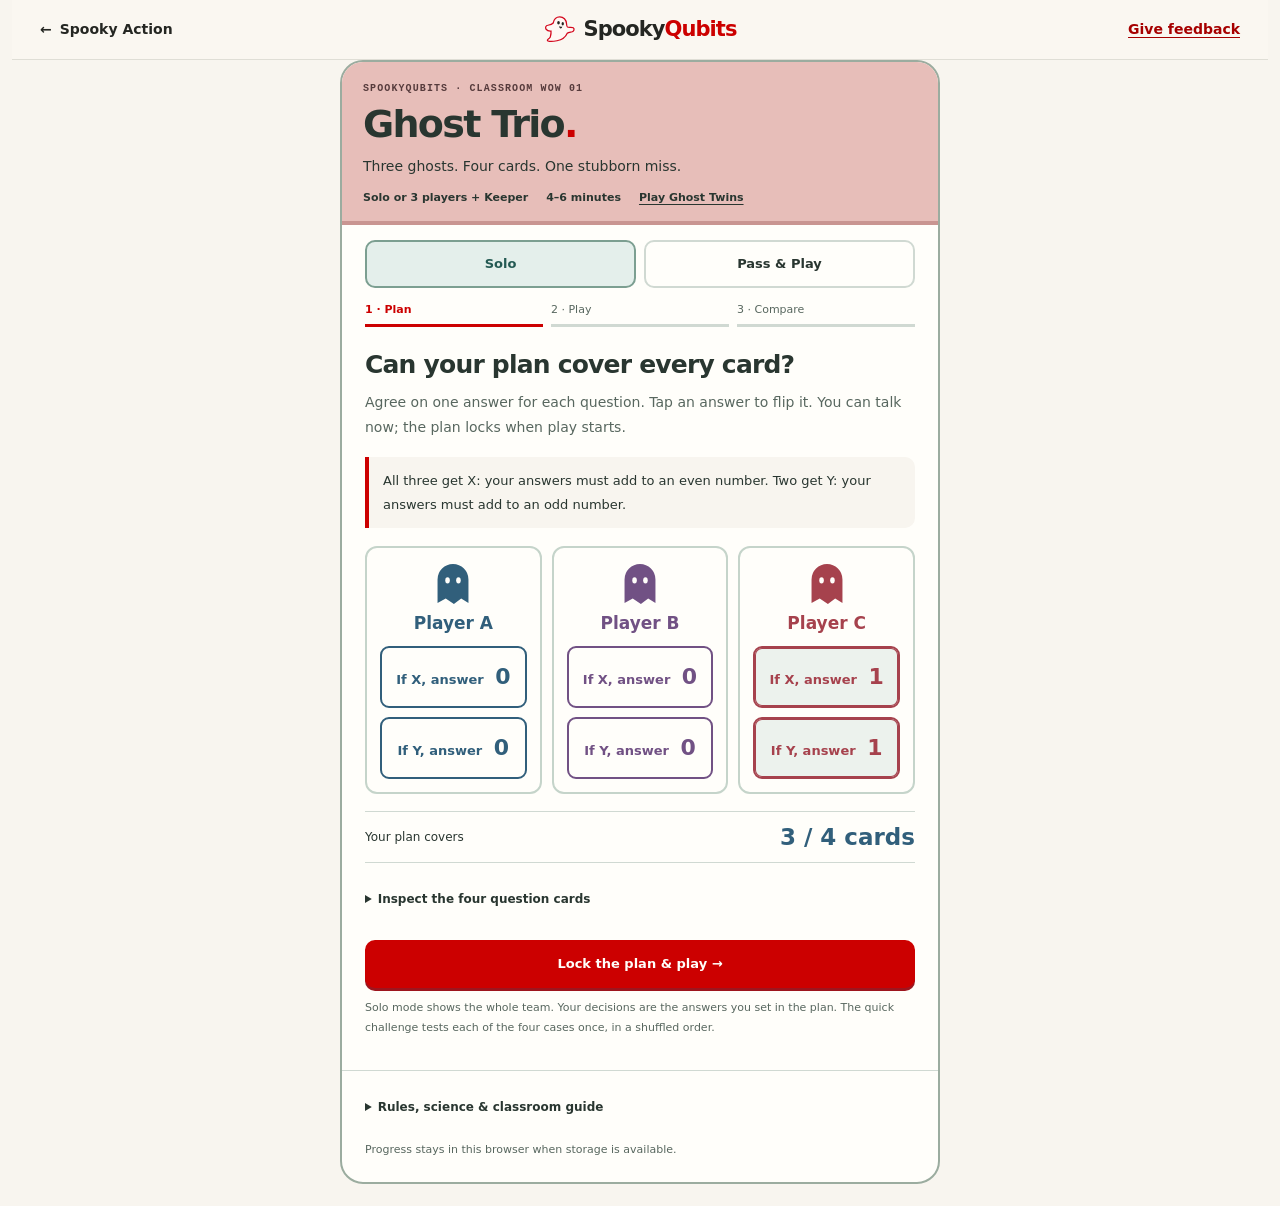
==== commit 8e444782: "Add a shared game header with player feedback" ====
--- a/games/ghost-trio/index.html
+++ b/games/ghost-trio/index.html
@@ -7,9 +7,9 @@
   <meta name="description" content="A short GHZ classroom challenge: build a three-player answer plan, test four question cards, and compare it with an ideal quantum model.">
   <title>Ghost Trio · Spooky Action</title>
   <style>:root{color-scheme:light;--paper:#faf7f1;--white:#fffefa;--ink:#202435;--muted:#535969;--line:#c9cdd5;--red:#cc0000;--blue:#154c9c;--purple:#6c2f9e;--green:#1d7a3a;--gold:#8c6000;font-family: "Avenir Next", Avenir, "Segoe UI", system-ui, sans-serif;color:var(--ink);background:var(--paper);font-synthesis:none}
-*{box-sizing:border-box}body{margin:0;padding:0 12px 22px}button,input,select{font:inherit}button,a,input{touch-action:manipulation}button{cursor:pointer}button:disabled{cursor:default;opacity:.5}a{color:var(--blue);text-underline-offset:4px}a:focus-visible,button:focus-visible,input:focus-visible,summary:focus-visible{outline:3px solid var(--gold);outline-offset:4px}[hidden]{display:none!important}.skip{position:absolute;top:-80px;left:15px;padding:12px;color:var(--white);background:var(--ink);z-index:10}.skip:focus{top:10px}.sr-only{position:absolute;width:1px;height:1px;padding:0;margin:-1px;overflow:hidden;clip:rect(0,0,0,0);white-space:nowrap;border:0}.collection-nav{max-width:660px;margin:0 auto;display:flex;justify-content:space-between;gap:18px;align-items:center;font-size:12px}.collection-nav a{min-height:48px;display:inline-flex;align-items:center;font-weight:750;color:var(--red)}.game-shell{max-width:600px;margin:0 auto;background:var(--white);border:2px solid var(--ink);border-radius:23px;overflow:hidden}.game-header{background:var(--red);color:var(--white);padding:19px 21px 17px;border-bottom:4px solid var(--ink)}.eyebrow{font:750 10px/1.6 ui-monospace,monospace;letter-spacing:1.1px;margin:0 0 7px}.game-header h1{font-size:38px;letter-spacing:-1.7px;line-height:1.1;margin:0 0 9px;font-weight:850}.game-header p:not(.eyebrow){font-size:14px;line-height:1.65;margin:0}.header-meta{display:flex;gap:18px;font-size:11px;font-weight:700;margin-top:13px;flex-wrap:wrap}.top-controls{padding:15px 17px 0}.mode-group{display:grid;grid-template-columns:1fr 1fr;gap:8px}.btn{display:inline-flex;align-items:center;justify-content:center;gap:8px;min-height:48px;padding:11px 15px;border:2px solid var(--line);border-radius:10px;background:var(--white);color:var(--ink);font-size:13px;font-weight:750;line-height:1.5;text-decoration:none}.btn.primary{background:var(--red);border-color:var(--red);color:var(--white);box-shadow:0 3px 0 #7d0e18}.btn.ghost-team{background:var(--purple);border-color:var(--purple);color:var(--white)}.btn[aria-pressed=true]{background:var(--ink);border-color:var(--ink);color:var(--white)}.btn:hover:enabled{border-color:var(--red)}.btn:active:enabled{transform:translateY(1px)}.btn.wide{width:100%}.stage-steps{display:flex;gap:8px;margin:15px 0 0;list-style:none;padding:0;color:var(--muted);font-size:11px}.stage-steps li{flex:1;padding:0 0 8px;border-bottom:3px solid var(--line)}.stage-steps li[aria-current=step]{color:var(--red);border-bottom-color:var(--red);font-weight:800}.screen{padding:20px 17px 22px}h2{font-size:25px;letter-spacing:-.8px;line-height:1.2;margin:0 0 10px}h3{font-size:17px;line-height:1.4;margin:0 0 9px}.lede{font-size:14px;line-height:1.8;color:var(--muted);margin:0 0 17px}.fine{font-size:11px;line-height:1.8;color:var(--muted);margin:10px 0}.rule{font-size:13px;line-height:1.8;background:var(--paper);padding:12px 14px;border-left:4px solid var(--red);border-radius:0 10px 10px 0;margin:0 0 18px}.plan-grid{display:grid;gap:10px;margin:17px 0}.plan-role{border:2px solid var(--role);border-radius:12px;padding:13px;min-width:0;background:var(--white)}.role-heading{display:flex;align-items:center;gap:11px;margin-bottom:10px}.role-heading h3{margin:0;color:var(--role)}.ghost{width:40px;height:46px;display:block;flex-shrink:0;fill:var(--role)}.ghost .eyes{fill:var(--white)}.role-name{font-size:13px;font-weight:800;color:var(--role)}.plan-inputs{display:grid;grid-template-columns:1fr 1fr;gap:9px}.plan-choice{border:2px solid var(--role);border-radius:9px;background:var(--white);color:var(--role);min-height:62px;padding:8px;font-weight:750;font-size:13px;line-height:1.6}.plan-choice b{font-size:22px;margin-left:7px;font-variant-numeric:tabular-nums}.plan-choice[aria-pressed=true]{background:var(--role);color:var(--white)}.coverage{display:flex;justify-content:space-between;align-items:center;gap:12px;margin:12px 0;padding:12px 0;border-block:1px solid var(--line);font-size:12px}.coverage strong{font-size:23px;font-variant-numeric:tabular-nums;color:var(--blue)}details{margin-top:15px}summary{min-height:44px;padding:11px 0;font-size:12px;font-weight:750;cursor:pointer;line-height:1.7}.table-wrap{width:100%;overflow:auto}table{border-collapse:collapse;width:100%;font-size:12px;line-height:1.7;margin:7px 0}th,td{text-align:left;padding:9px 6px;border-bottom:1px solid var(--line);vertical-align:top}th{font-size:11px;color:var(--muted)}.pass{color:var(--green);font-weight:750}.miss{color:var(--red);font-weight:750}.actions{display:flex;gap:9px;flex-wrap:wrap;margin-top:18px}.actions>.btn{flex:1}.round-line{display:flex;justify-content:space-between;gap:12px;font-size:11px;font-weight:750;color:var(--muted);margin-bottom:17px}.round-line .model{color:var(--purple)}.handoff{text-align:center;background:var(--paper);padding:27px 16px;border:2px dashed var(--line);border-radius:15px}.handoff .ghost{width:78px;height:87px;margin:0 auto 16px}.handoff h2{color:var(--role)}.handoff .lede{font-size:13px;max-width:340px;margin:0 auto 20px}.private-card{border:3px solid var(--role);border-radius:15px;padding:19px 16px;text-align:center}.private-card .role-heading{justify-content:center}.question-card{display:block;font-size:63px;line-height:1.2;font-weight:850;color:var(--role);padding:13px 0 16px;font-variant-numeric:tabular-nums}.answer-disc{display:grid;place-items:center;width:94px;height:94px;border-radius:50%;background:var(--role);color:var(--white);font-size:48px;font-weight:850;margin:16px auto 20px}.team{display:grid;grid-template-columns:repeat(var(--players),minmax(0,1fr));gap:10px;margin:18px 0}.player{background:var(--paper);border-radius:12px;padding:14px 8px;text-align:center;min-width:0}.player .ghost{margin:0 auto 6px}.player .input{font-size:14px;font-weight:750;margin:7px 0;color:var(--role)}.player .bit{font-size:37px;font-weight:850;color:var(--role);font-variant-numeric:tabular-nums;line-height:1.2}.player .fine{margin-bottom:0}.verdict{padding:15px;border-left:5px solid var(--red);background:var(--paper);border-radius:0 11px 11px 0}.verdict.success{border-color:var(--green)}.verdict h2{font-size:23px;margin:0 0 6px}.verdict p{font-size:13px;line-height:1.8;margin:0}.score-line{font-size:13px;line-height:1.8;margin:15px 0 0}.score-line b{color:var(--blue)}.tally{display:flex;gap:7px;flex-wrap:wrap;list-style:none;margin:14px 0 0;padding:0}.tally li{display:grid;place-items:center;min-height:35px;min-width:35px;background:var(--paper);border-radius:7px;font-size:13px;font-weight:750}.tally li.success{color:var(--green)}.tally li.failure{color:var(--red)}.score-bars{display:grid;gap:17px;margin:21px 0}.score-bar-label{display:flex;justify-content:space-between;gap:12px;font-size:13px;font-weight:750;margin-bottom:7px}.bar-track{height:14px;background:#e8e7e2;border-radius:7px;overflow:hidden}.bar{height:100%;background:var(--blue);border-radius:7px}.bar.quantum{background:var(--purple)}.bound{font-size:12px;line-height:1.8;padding:13px 14px;background:var(--paper);border-radius:10px}.bound b{color:var(--purple)}.lab{margin-top:19px;border-top:1px solid var(--line);padding-top:4px}.batch-result{font-size:13px;line-height:1.8;padding:12px 14px;background:var(--paper);border-radius:10px;margin:12px 0}.quiz{border-top:1px solid var(--line);padding-top:18px;margin-top:22px}.quiz .btn{display:block;width:100%;text-align:left;margin-top:8px;font-size:12px}.quiz .correct{border-color:var(--green);background:#eaf4ec;color:#155b2b}.quiz .wrong{border-color:var(--red);background:#fff0ef}.game-footer{padding:0 17px 12px;border-top:1px solid var(--line)}.game-footer p{font-size:12px;line-height:1.8}.game-footer .fine{font-size:11px}.proof-text{font-size:12px;line-height:1.9}.model-pill{display:inline-block;font:750 10px/1.5 ui-monospace,monospace;letter-spacing:.8px;color:var(--purple);margin-bottom:9px}.notice{font-size:12px;line-height:1.9;margin:14px 0;color:var(--muted)}.resume{display:flex;justify-content:space-between;gap:12px;align-items:center;padding:12px 17px 0;font-size:11px}.resume .btn{font-size:11px;min-height:44px;padding:8px 11px}
+*{box-sizing:border-box}body{margin:0;padding:0 12px 22px}button,input,select{font:inherit}button,a,input{touch-action:manipulation}button{cursor:pointer}button:disabled{cursor:default;opacity:.5}a{color:var(--blue);text-underline-offset:4px}a:focus-visible,button:focus-visible,input:focus-visible,summary:focus-visible{outline:3px solid var(--gold);outline-offset:4px}[hidden]{display:none!important}.skip{position:absolute;top:-80px;left:15px;padding:12px;color:var(--white);background:var(--ink);z-index:10}.skip:focus{top:10px}.sr-only{position:absolute;width:1px;height:1px;padding:0;margin:-1px;overflow:hidden;clip:rect(0,0,0,0);white-space:nowrap;border:0}.game-shell{max-width:600px;margin:0 auto;background:var(--white);border:2px solid var(--ink);border-radius:23px;overflow:hidden}.game-header{background:var(--red);color:var(--white);padding:19px 21px 17px;border-bottom:4px solid var(--ink)}.eyebrow{font:750 10px/1.6 ui-monospace,monospace;letter-spacing:1.1px;margin:0 0 7px}.game-header h1{font-size:38px;letter-spacing:-1.7px;line-height:1.1;margin:0 0 9px;font-weight:850}.game-header p:not(.eyebrow){font-size:14px;line-height:1.65;margin:0}.header-meta{display:flex;gap:18px;font-size:11px;font-weight:700;margin-top:13px;flex-wrap:wrap}.top-controls{padding:15px 17px 0}.mode-group{display:grid;grid-template-columns:1fr 1fr;gap:8px}.btn{display:inline-flex;align-items:center;justify-content:center;gap:8px;min-height:48px;padding:11px 15px;border:2px solid var(--line);border-radius:10px;background:var(--white);color:var(--ink);font-size:13px;font-weight:750;line-height:1.5;text-decoration:none}.btn.primary{background:var(--red);border-color:var(--red);color:var(--white);box-shadow:0 3px 0 #7d0e18}.btn.ghost-team{background:var(--purple);border-color:var(--purple);color:var(--white)}.btn[aria-pressed=true]{background:var(--ink);border-color:var(--ink);color:var(--white)}.btn:hover:enabled{border-color:var(--red)}.btn:active:enabled{transform:translateY(1px)}.btn.wide{width:100%}.stage-steps{display:flex;gap:8px;margin:15px 0 0;list-style:none;padding:0;color:var(--muted);font-size:11px}.stage-steps li{flex:1;padding:0 0 8px;border-bottom:3px solid var(--line)}.stage-steps li[aria-current=step]{color:var(--red);border-bottom-color:var(--red);font-weight:800}.screen{padding:20px 17px 22px}h2{font-size:25px;letter-spacing:-.8px;line-height:1.2;margin:0 0 10px}h3{font-size:17px;line-height:1.4;margin:0 0 9px}.lede{font-size:14px;line-height:1.8;color:var(--muted);margin:0 0 17px}.fine{font-size:11px;line-height:1.8;color:var(--muted);margin:10px 0}.rule{font-size:13px;line-height:1.8;background:var(--paper);padding:12px 14px;border-left:4px solid var(--red);border-radius:0 10px 10px 0;margin:0 0 18px}.plan-grid{display:grid;gap:10px;margin:17px 0}.plan-role{border:2px solid var(--role);border-radius:12px;padding:13px;min-width:0;background:var(--white)}.role-heading{display:flex;align-items:center;gap:11px;margin-bottom:10px}.role-heading h3{margin:0;color:var(--role)}.ghost{width:40px;height:46px;display:block;flex-shrink:0;fill:var(--role)}.ghost .eyes{fill:var(--white)}.role-name{font-size:13px;font-weight:800;color:var(--role)}.plan-inputs{display:grid;grid-template-columns:1fr 1fr;gap:9px}.plan-choice{border:2px solid var(--role);border-radius:9px;background:var(--white);color:var(--role);min-height:62px;padding:8px;font-weight:750;font-size:13px;line-height:1.6}.plan-choice b{font-size:22px;margin-left:7px;font-variant-numeric:tabular-nums}.plan-choice[aria-pressed=true]{background:var(--role);color:var(--white)}.coverage{display:flex;justify-content:space-between;align-items:center;gap:12px;margin:12px 0;padding:12px 0;border-block:1px solid var(--line);font-size:12px}.coverage strong{font-size:23px;font-variant-numeric:tabular-nums;color:var(--blue)}details{margin-top:15px}summary{min-height:44px;padding:11px 0;font-size:12px;font-weight:750;cursor:pointer;line-height:1.7}.table-wrap{width:100%;overflow:auto}table{border-collapse:collapse;width:100%;font-size:12px;line-height:1.7;margin:7px 0}th,td{text-align:left;padding:9px 6px;border-bottom:1px solid var(--line);vertical-align:top}th{font-size:11px;color:var(--muted)}.pass{color:var(--green);font-weight:750}.miss{color:var(--red);font-weight:750}.actions{display:flex;gap:9px;flex-wrap:wrap;margin-top:18px}.actions>.btn{flex:1}.round-line{display:flex;justify-content:space-between;gap:12px;font-size:11px;font-weight:750;color:var(--muted);margin-bottom:17px}.round-line .model{color:var(--purple)}.handoff{text-align:center;background:var(--paper);padding:27px 16px;border:2px dashed var(--line);border-radius:15px}.handoff .ghost{width:78px;height:87px;margin:0 auto 16px}.handoff h2{color:var(--role)}.handoff .lede{font-size:13px;max-width:340px;margin:0 auto 20px}.private-card{border:3px solid var(--role);border-radius:15px;padding:19px 16px;text-align:center}.private-card .role-heading{justify-content:center}.question-card{display:block;font-size:63px;line-height:1.2;font-weight:850;color:var(--role);padding:13px 0 16px;font-variant-numeric:tabular-nums}.answer-disc{display:grid;place-items:center;width:94px;height:94px;border-radius:50%;background:var(--role);color:var(--white);font-size:48px;font-weight:850;margin:16px auto 20px}.team{display:grid;grid-template-columns:repeat(var(--players),minmax(0,1fr));gap:10px;margin:18px 0}.player{background:var(--paper);border-radius:12px;padding:14px 8px;text-align:center;min-width:0}.player .ghost{margin:0 auto 6px}.player .input{font-size:14px;font-weight:750;margin:7px 0;color:var(--role)}.player .bit{font-size:37px;font-weight:850;color:var(--role);font-variant-numeric:tabular-nums;line-height:1.2}.player .fine{margin-bottom:0}.verdict{padding:15px;border-left:5px solid var(--red);background:var(--paper);border-radius:0 11px 11px 0}.verdict.success{border-color:var(--green)}.verdict h2{font-size:23px;margin:0 0 6px}.verdict p{font-size:13px;line-height:1.8;margin:0}.score-line{font-size:13px;line-height:1.8;margin:15px 0 0}.score-line b{color:var(--blue)}.tally{display:flex;gap:7px;flex-wrap:wrap;list-style:none;margin:14px 0 0;padding:0}.tally li{display:grid;place-items:center;min-height:35px;min-width:35px;background:var(--paper);border-radius:7px;font-size:13px;font-weight:750}.tally li.success{color:var(--green)}.tally li.failure{color:var(--red)}.score-bars{display:grid;gap:17px;margin:21px 0}.score-bar-label{display:flex;justify-content:space-between;gap:12px;font-size:13px;font-weight:750;margin-bottom:7px}.bar-track{height:14px;background:#e8e7e2;border-radius:7px;overflow:hidden}.bar{height:100%;background:var(--blue);border-radius:7px}.bar.quantum{background:var(--purple)}.bound{font-size:12px;line-height:1.8;padding:13px 14px;background:var(--paper);border-radius:10px}.bound b{color:var(--purple)}.lab{margin-top:19px;border-top:1px solid var(--line);padding-top:4px}.batch-result{font-size:13px;line-height:1.8;padding:12px 14px;background:var(--paper);border-radius:10px;margin:12px 0}.quiz{border-top:1px solid var(--line);padding-top:18px;margin-top:22px}.quiz .btn{display:block;width:100%;text-align:left;margin-top:8px;font-size:12px}.quiz .correct{border-color:var(--green);background:#eaf4ec;color:#155b2b}.quiz .wrong{border-color:var(--red);background:#fff0ef}.game-footer{padding:0 17px 12px;border-top:1px solid var(--line)}.game-footer p{font-size:12px;line-height:1.8}.game-footer .fine{font-size:11px}.proof-text{font-size:12px;line-height:1.9}.model-pill{display:inline-block;font:750 10px/1.5 ui-monospace,monospace;letter-spacing:.8px;color:var(--purple);margin-bottom:9px}.notice{font-size:12px;line-height:1.9;margin:14px 0;color:var(--muted)}.resume{display:flex;justify-content:space-between;gap:12px;align-items:center;padding:12px 17px 0;font-size:11px}.resume .btn{font-size:11px;min-height:44px;padding:8px 11px}
 @media(min-width:500px){.plan-grid{grid-template-columns:repeat(var(--players),minmax(0,1fr))}.plan-inputs{grid-template-columns:1fr}.plan-role .role-heading{flex-direction:column;gap:5px}.screen{padding:23px}.top-controls{padding-inline:23px}.game-footer{padding-inline:23px}}
-@media(max-width:360px){body{padding-inline:8px}.game-header{padding-inline:16px}.game-header h1{font-size:35px}.screen,.top-controls,.game-footer{padding-inline:13px}.collection-nav{font-size:11px;gap:10px}.btn{padding-inline:11px}.team{gap:7px}.player .input{font-size:12px}.player .ghost{width:35px;height:41px}}
+@media(max-width:360px){body{padding-inline:8px}.game-header{padding-inline:16px}.game-header h1{font-size:35px}.screen,.top-controls,.game-footer{padding-inline:13px}.btn{padding-inline:11px}.team{gap:7px}.player .input{font-size:12px}.player .ghost{width:35px;height:41px}}
 @media(prefers-reduced-motion:reduce){*,*::before,*::after{animation:none!important;transition:none!important;scroll-behavior:auto!important}}
 
 /* A softer Spooky Action palette, between the two existing collections. */
@@ -23,15 +23,75 @@
 .plan-role{border-color:#c5d4ca}
 .private-card{border-color:#b4c6bb}
 .plan-choice[aria-pressed=true]{background:#ecf2ed;color:var(--role);box-shadow:inset 0 0 0 1px var(--role)}
+
+.header-meta a { color: inherit; text-decoration: underline; text-underline-offset: 3px; }
+</style>
+<style>
+.sq-game-header {
+  box-sizing: border-box;
+  display: grid;
+  grid-template-columns: minmax(0, 1fr) auto minmax(0, 1fr);
+  align-items: center;
+  gap: clamp(4px, 1vw, 16px);
+  min-height: 60px;
+  margin: 0;
+  padding: 4px clamp(8px, 2.4vw, 28px);
+  border: 0;
+  border-bottom: 1px solid #dfded6;
+  background: #faf7f1;
+  color: #242622;
+  font: 700 14px/1.25 "Avenir Next", Avenir, "Segoe UI", system-ui, sans-serif;
+}
+.sq-game-header a {
+  display: inline-flex;
+  align-items: center;
+  gap: 8px;
+  min-width: 0;
+  min-height: 44px;
+  color: inherit;
+  text-decoration: none;
+}
+.sq-game-header a:focus-visible { outline: 3px solid #1363c4; outline-offset: 2px; }
+.sq-game-header a:hover { color: #a60000; }
+.sq-game-header .sq-game-back { justify-self: start; }
+.sq-game-header .sq-game-brand {
+  justify-self: center;
+  font-size: 21px;
+  font-weight: 850;
+  letter-spacing: -.045em;
+  white-space: nowrap;
+}
+.sq-game-brand svg { display: block; flex: none; width: 32px; height: 32px; }
+.sq-game-brand .sq-brand-red { color: #cc0000; }
+.sq-game-header .sq-game-feedback {
+  justify-self: end;
+  color: #a60000;
+  text-align: right;
+  text-decoration: underline;
+  text-underline-offset: 3px;
+}
+/* The launcher already shows this header above the embedded game. */
+.sq-game-header:target { display: none; }
+@media (max-width: 540px) {
+  .sq-game-header { min-height: 54px; font-size: 11px; }
+  .sq-game-header a { gap: 4px; }
+  .sq-game-header .sq-game-brand { font-size: 17px; }
+  .sq-game-brand svg { width: 24px; height: 24px; }
+}
+@media print { .sq-game-header { display: none; } }
 </style>
 </head>
 <body>
 <a class="skip" href="#main">Skip to game</a>
-<nav class="collection-nav" aria-label="Collection navigation"><a href="../../">← Spooky Action</a><a href="../ghost-twins/">Ghost Twins →</a></nav>
+<header class="sq-game-header" id="sq-embedded-header">
+  <a class="sq-game-back" href="../../index.html"><span aria-hidden="true">←</span><span>Spooky Action</span></a>
+  <a class="sq-game-brand" href="https://spookyqubits.com/" aria-label="SpookyQubits home"><svg aria-hidden="true" xmlns="http://www.w3.org/2000/svg" viewBox="0 0 64 64"><path d="M18.5 18C19.5 10.5 25 5.5 31.5 5.5C39 5.5 44.5 11.5 45 19C45.2 22.5 45.5 25 47 26C50 27.5 55.5 25.5 58.5 27.5C62 30 59.5 35.5 55 36C51.5 36.5 48.5 36.5 46.5 38.5C43.5 45.5 36 51.5 26 53.5C19 55 12 55.5 8 54C5.5 53 7.5 50.5 10.5 48.5C12.5 47 13 45.5 13 44C14 40.5 14.3 37 14 34C11 34.2 6.5 33.5 4.2 30.5C2 27.5 3.5 23 8 22.5C12 22 16 21 18.5 18Z" fill="#fff8f4" stroke="#d3061c" stroke-width="2.5" stroke-linejoin="round"/><ellipse cx="29" cy="17.5" rx="2.6" ry="3.6" fill="#242622"/><ellipse cx="37.5" cy="19.5" rx="2.3" ry="3.3" fill="#242622"/><path d="M30.2 24.6Q33.4 25.8 36.6 24.9Q36 29.2 33 29Q30.6 28.6 30.2 24.6Z" fill="#242622"/></svg><span>Spooky<span class="sq-brand-red">Qubits</span></span></a>
+  <a class="sq-game-feedback" href="https://docs.google.com/forms/d/e/1FAIpQLSdiWw4IEz4JX5UsgAScpl-tIXpiNDkJQhgm2joPpMu232BCnw/viewform" target="_blank" rel="noopener" aria-label="Give feedback (opens in a new tab)">Give feedback</a>
+</header>
 <main id="main" class="game-shell">
-  <header class="game-header"><p class="eyebrow">SPOOKYQUBITS · CLASSROOM WOW 01</p><h1>Ghost Trio<span>.</span></h1><p>Three ghosts. Four cards. One stubborn miss.</p><div class="header-meta"><span>Solo or 3 players + Keeper</span><span>4–6 minutes</span></div></header>
+  <header class="game-header"><p class="eyebrow">SPOOKYQUBITS · CLASSROOM WOW 01</p><h1>Ghost Trio<span>.</span></h1><p>Three ghosts. Four cards. One stubborn miss.</p><div class="header-meta"><span>Solo or 3 players + Keeper</span><span>4–6 minutes</span><a href="../ghost-twins/">Play Ghost Twins</a></div></header>
   <div id="app"></div>
-  <footer class="game-footer"><details><summary>Rules, science &amp; classroom guide</summary><div id="science"></div><p><a href="guide.html">Open printable facilitator guide ↗</a></p><p class="fine">This ordinary phone samples a mathematical model. It can see every question; it is not a physical Bell experiment. Players’ private screens use an honor system. No accounts or data uploads.</p></details><p class="fine">Progress stays in this browser when storage is available. <span id="storage-note"></span></p></footer>
+  <footer class="game-footer"><details><summary>Rules, science &amp; classroom guide</summary><div id="science"></div><p><a href="guide.html">Open printable facilitator guide ↗</a></p><p class="fine">The phone sees all the questions and simulates the quantum team. When you share a phone, look away while someone else answers. You can play without an account, and the game stays on your device.</p></details><p class="fine">Progress stays in this browser when storage is available. <span id="storage-note"></span></p></footer>
 </main>
 <div id="live" class="sr-only" aria-live="polite" role="status"></div>
 <script id="game-config" type="application/json">{"kind": "trio", "otherSlug": "ghost-twins"}</script>
@@ -196,7 +256,19 @@
     render(focus);save();if(message)live.textContent=message;
   });
   app.addEventListener('toggle',event=>{if(event.target.matches?.('details[data-panel]')){S.panels=[...app.querySelectorAll('details[data-panel][open]')].map(x=>x.dataset.panel);}},true);
-  document.getElementById('science').innerHTML=`<p>${rule()}</p><p class="fine">A plan assigns one bit to each local question before play. The four-card challenge is an exhaustive audit of that fixed plan, not an independent random Bell experiment. The lab independently samples uniformly random questions on every new round.</p><p class="fine">${kind==='trio'?'GHZ model: (|000⟩ + |111⟩)/√2, with X or Y measurements. A bit of 0 denotes eigenvalue +1; 1 denotes −1. Allowed settings are XXX, XYY, YXY, YYX. All four outcomes with the required parity have probability 1/4.':'CHSH model: the Bell state (|00⟩ + |11⟩)/√2. Alice measures Z or X; Bob measures (Z + X)/√2 or (Z − X)/√2. Answers are eigenvalue bits. Winning answer pairs each have probability cos²(π/8)/2; losing pairs each have probability sin²(π/8)/2.'}</p><p class="fine">The model has a fair marginal for every individual player, whatever the other settings. Correlation does not create a controllable faster-than-light message.</p><p class="fine">Sources: ${kind==='trio'?'<a href="https://arxiv.org/abs/2107.06156" target="_blank" rel="noopener">Girish et al., GHZ game definition and bounds ↗</a>':'<a href="https://quantum.cloud.ibm.com/learning/en/courses/basics-of-quantum-information/entanglement-in-action/chsh-game" target="_blank" rel="noopener">IBM Quantum Learning: CHSH game ↗</a>'}.</p>`;
+  document.getElementById('science').innerHTML = `
+    <h3>How to play</h3>
+    <p>Pick each player's answers before you see the cards. Lock the plan, then try all four cards. In Pass &amp; Play, hand the phone to one player at a time. Use the answer you agreed on for the question you see.</p>
+    <p>${rule()}</p>
+    <h3>What changes with the ghost team?</h3>
+    <p>${kind==='trio'?'Try to fix the card your plan missed. Can you fix it without breaking another one? The ideal GHZ model can win all four cards.':'Compare your plan with the ideal entangled team over several batches in the classroom lab. Each batch gives you a better look at the difference than one four-card game.'}</p>
+    <p>Each player sees a random 0 or 1 on their own. When you compare the answers, a pattern appears across the team. To see it, the players have to share their results.</p>
+    <h3>For teachers</h3>
+    <p>Ask the class to predict which card their plan will miss. After they see all four, try the classroom lab. Each new round picks a random card from the same four, so some cards can turn up more than once. Compare the scores and talk about why a short run can be misleading.</p>
+    <details><summary>See the quantum model</summary>
+      <p>${kind==='trio'?'The GHZ state is (|000⟩ + |111⟩)/√2. Players use X or Y measurements. The allowed questions are XXX, XYY, YXY, and YYX. The four answer triples that meet the required parity each occur with probability 1/4.':'The model uses the Bell state (|00⟩ + |11⟩)/√2. Alice measures Z or X. Bob measures (Z + X)/√2 or (Z − X)/√2. Each winning answer pair has probability cos²(π/8)/2 and each losing pair has probability sin²(π/8)/2.'} A measurement result of +1 is recorded as 0 and −1 as 1.</p>
+      <p>${kind==='trio'?'<a href="https://arxiv.org/abs/2107.06156" target="_blank" rel="noopener">Girish et al., GHZ game rules and bounds</a>':'<a href="https://quantum.cloud.ibm.com/learning/en/courses/basics-of-quantum-information/entanglement-in-action/chsh-game" target="_blank" rel="noopener">IBM Quantum Learning’s CHSH game</a>'}</p>
+    </details>`;
   restore();render();if(!storageOK)document.getElementById('storage-note').textContent='Saving is off in this browser.';
   // A read-only inspection surface supports independent mathematical and UI checks.
   globalThis.SpookyActionGame={getState:()=>copy(S),config:copy(config)};
